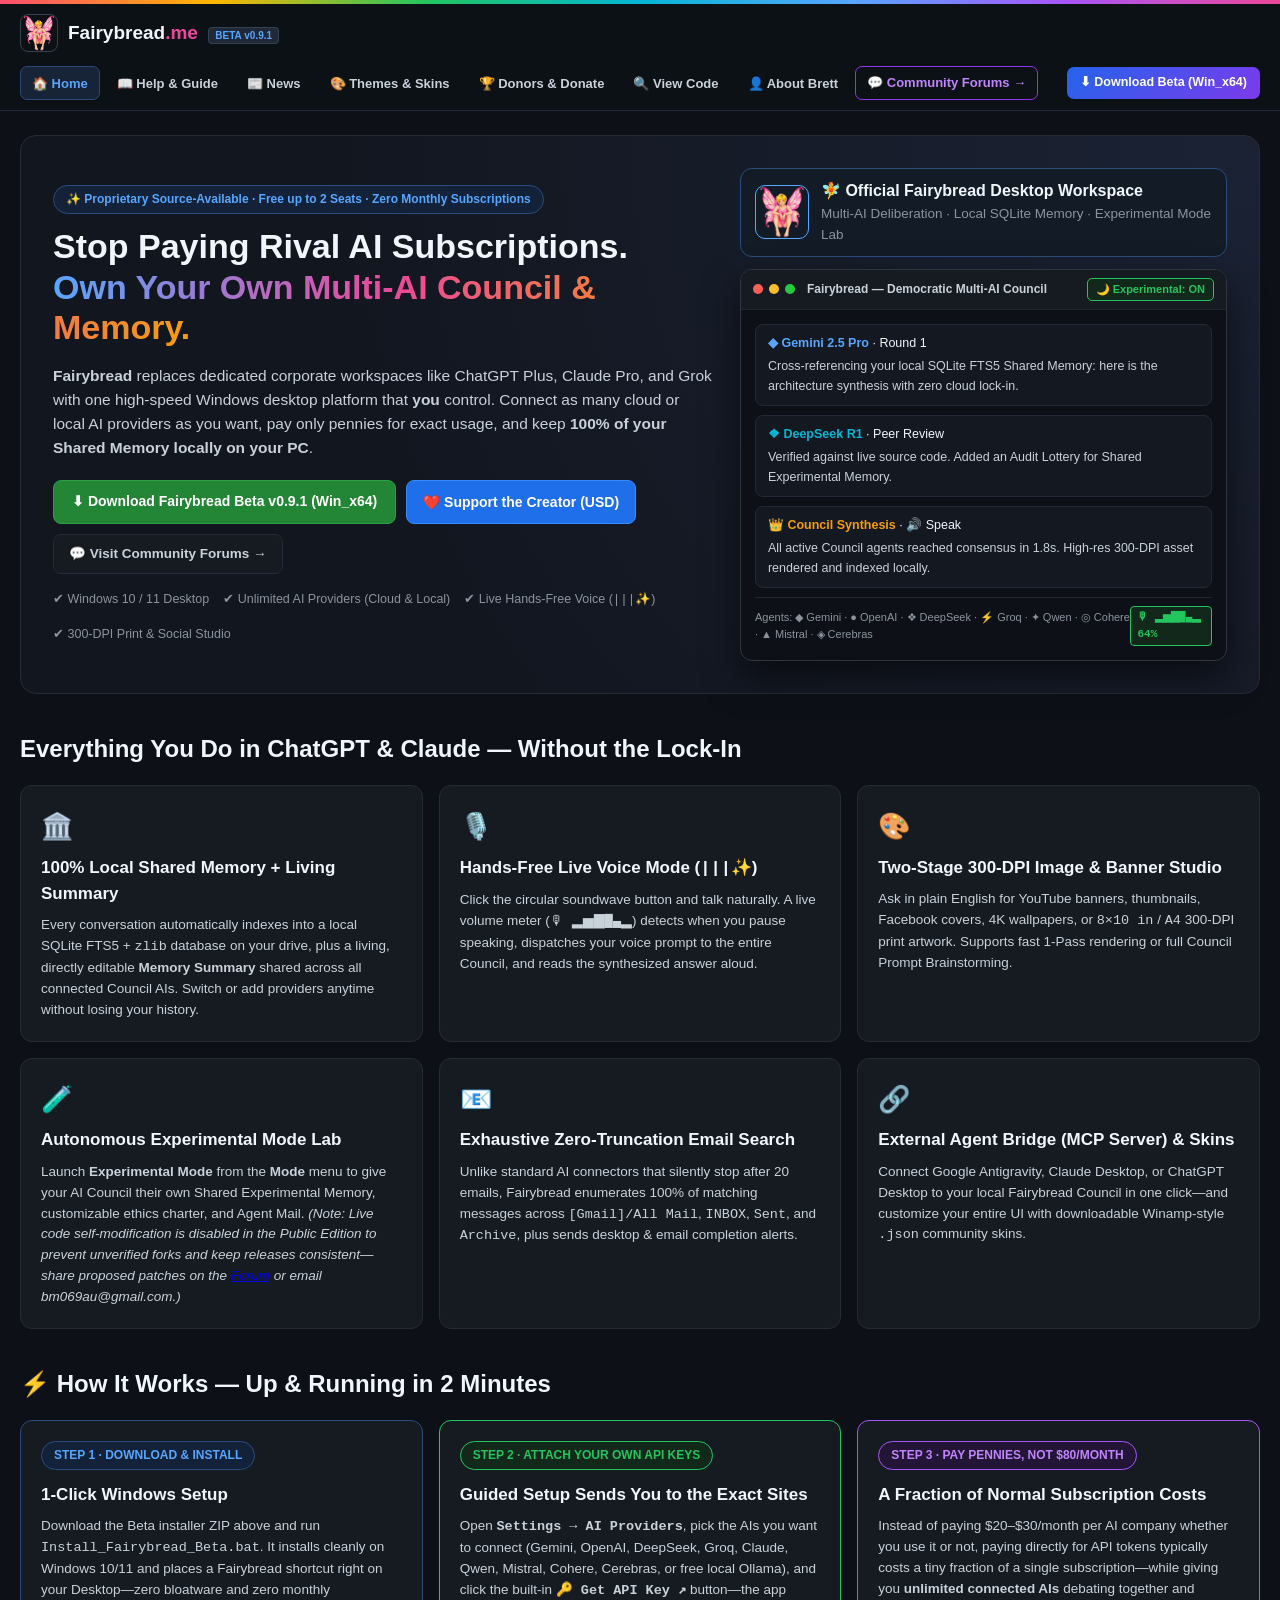
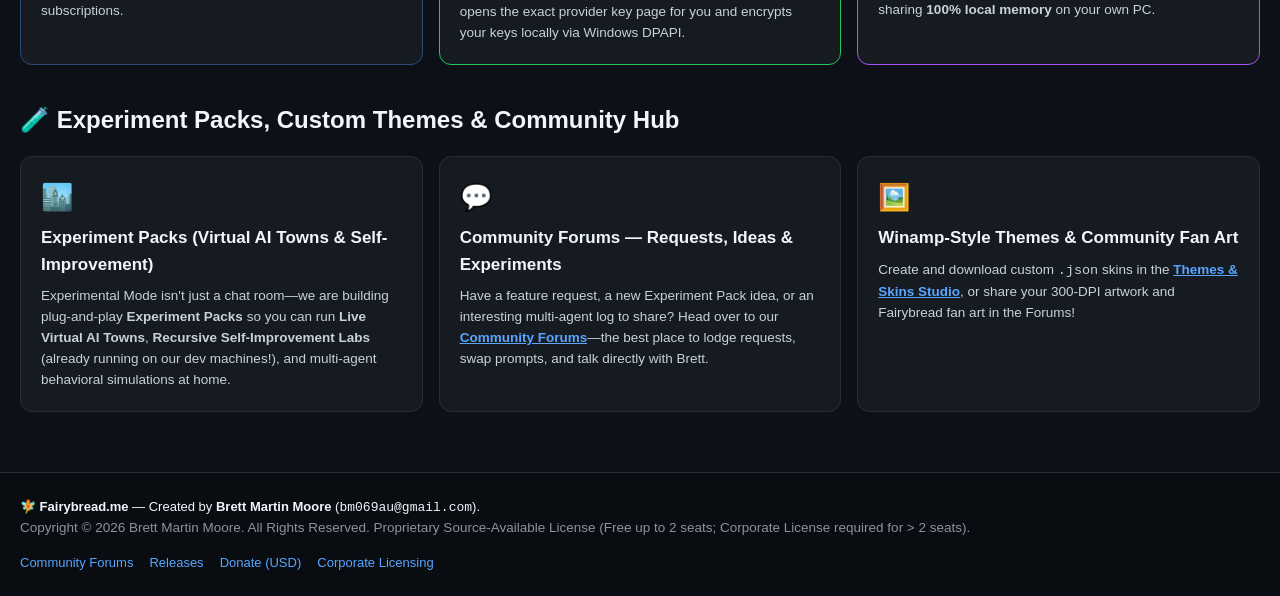
==== index.html @ b288c5eb "Auto-updater, forum validation/character limits, and official Public vs Dev announcement" ====
﻿<!DOCTYPE html>
<html lang="en">
<head>
  <meta charset="UTF-8" />
  <meta name="viewport" content="width=device-width, initial-scale=1.0" />
  <title>Fairybread.me — Democratic Multi-AI Council, 100% Local Shared Memory &amp; Experimental AI Lab</title>
  <meta name="description" content="Replace ChatGPT Plus, Claude Pro, and Grok subscription lock-in with Fairybread: a multi-AI democratic council desktop app with 100% local Shared Memory, Live Voice Mode, 300-DPI Image Studio, and Autonomous Experimental Mode." />
  <link rel="icon" type="image/png" href="fairybread_icon.png" />
  <link rel="stylesheet" href="styles.css" />
</head>
<body>
  <!-- Top Sprinkles Accent Bar -->
  <div class="sprinkle-bar"></div>

  <!-- Header / Navigation (Public Display Page — No Login Required) -->
  <header class="site-header">
    <div class="header-inner">
      <div class="brand" onclick="switchTab('home')">
        <img src="fairybread_icon.png" alt="Fairybread Fairy Logo" class="brand-logo-img" />
        <div>
          <span class="brand-name">Fairybread<span class="brand-domain">.me</span></span>
          <span class="brand-tag dynamic-version-tag">BETA v0.9.1</span>
        </div>
      </div>

      <nav class="main-nav" id="mainNav">
        <button class="nav-btn active" data-tab="home" onclick="switchTab('home')">🏠 Home</button>
        <button class="nav-btn" data-tab="guide" onclick="switchTab('guide')">📖 Help &amp; Guide</button>
        <button class="nav-btn" data-tab="news" onclick="switchTab('news')">📰 News</button>
        <button class="nav-btn" data-tab="themes" onclick="switchTab('themes')">🎨 Themes &amp; Skins</button>
        <button class="nav-btn" data-tab="donors" onclick="switchTab('donors')">🏆 Donors &amp; Donate</button>
        <button class="nav-btn" data-tab="code" onclick="switchTab('code')">🔍 View Code</button>
        <button class="nav-btn" data-tab="about" onclick="switchTab('about')">👤 About Brett</button>
        <a class="nav-btn forum-link-btn" href="forum.html">💬 Community Forums →</a>
      </nav>

      <div class="header-actions">
        <a class="btn-download-sm dynamic-download-btn" href="https://github.com/bm069au/fairybread/releases/latest/download/Fairybread_v0.9.1_beta_Win_x64_Setup.zip">⬇ Download Beta (Win_x64)</a>
      </div>
    </div>
  </header>

  <main class="site-main">
    <!-- ================= TAB: HOME ================= -->
    <section id="tab-home" class="tab-section active">
      <div class="hero-card">
        <div class="hero-left">
          <div class="pill-badge">✨ Proprietary Source-Available · Free up to 2 Seats · Zero Monthly Subscriptions</div>
          <h1>Stop Paying Rival AI Subscriptions.<br /><span class="gradient-text">Own Your Own Multi-AI Council &amp; Memory.</span></h1>
          <p class="hero-lead">
            <strong>Fairybread</strong> replaces dedicated corporate workspaces like ChatGPT Plus, Claude Pro, and Grok with one high-speed Windows desktop platform that <strong>you</strong> control. Connect as many cloud or local AI providers as you want, pay only pennies for exact usage, and keep <strong>100% of your Shared Memory locally on your PC</strong>.
          </p>
          <div class="hero-cta-row">
            <a class="btn-primary-lg dynamic-download-btn" id="heroDownloadBtn" href="https://github.com/bm069au/fairybread/releases/latest/download/Fairybread_v0.9.1_beta_Win_x64_Setup.zip">
              ⬇ Download Fairybread Beta v0.9.1 (Win_x64)
            </a>
            <button class="btn-secondary-lg" onclick="switchTab('donors')">❤️ Support the Creator (USD)</button>
            <a class="btn-outline-lg" href="forum.html">💬 Visit Community Forums →</a>
          </div>
          <div class="hero-meta">
            <span>✔ Windows 10 / 11 Desktop</span>
            <span>✔ Unlimited AI Providers (Cloud &amp; Local)</span>
            <span>✔ Live Hands-Free Voice (<code>|||✨</code>)</span>
            <span>✔ 300-DPI Print &amp; Social Studio</span>
          </div>
        </div>

        <div class="hero-right">
          <div class="fairy-hero-banner">
            <img src="fairybread_icon.png" alt="Fairybread Emblem" class="hero-fairy-img" />
            <div>
              <strong>🧚 Official Fairybread Desktop Workspace</strong>
              <div class="muted-sub">Multi-AI Deliberation · Local SQLite Memory · Experimental Mode Lab</div>
            </div>
          </div>
          <div class="app-mockup">
            <div class="mockup-titlebar">
              <span class="dot red"></span><span class="dot yellow"></span><span class="dot green"></span>
              <span class="mockup-title">Fairybread — Democratic Multi-AI Council</span>
              <span class="mockup-pill">🌙 Experimental: ON</span>
            </div>
            <div class="mockup-body">
              <div class="mockup-chat-bubble ai-gemini">
                <strong>◆ Gemini 2.5 Pro</strong> · <span>Round 1</span>
                <p>Cross-referencing your local SQLite FTS5 Shared Memory: here is the architecture synthesis with zero cloud lock-in.</p>
              </div>
              <div class="mockup-chat-bubble ai-deepseek">
                <strong>❖ DeepSeek R1</strong> · <span>Peer Review</span>
                <p>Verified against live source code. Added an Audit Lottery for Shared Experimental Memory.</p>
              </div>
              <div class="mockup-chat-bubble ai-synth">
                <strong>👑 Council Synthesis</strong> · <span>🔊 Speak</span>
                <p>All active Council agents reached consensus in 1.8s. High-res 300-DPI asset rendered and indexed locally.</p>
              </div>
              <div class="mockup-bar">
                <span>Agents: ◆ Gemini · ● OpenAI · ❖ DeepSeek · ⚡ Groq · ✦ Qwen · ◎ Cohere · ▲ Mistral · ◈ Cerebras</span>
                <span class="voice-meter">🎙 ▂▅▇█▄▂ 64%</span>
              </div>
            </div>
          </div>
        </div>
      </div>

      <!-- Feature Grid -->
      <h2 class="section-heading">Everything You Do in ChatGPT &amp; Claude — Without the Lock-In</h2>
      <div class="feature-grid">
        <div class="feature-card">
          <div class="feat-icon">🏛️</div>
          <h3>100% Local Shared Memory + Living Summary</h3>
          <p>Every conversation automatically indexes into a local SQLite FTS5 + <code>zlib</code> database on your drive, plus a living, directly editable <strong>Memory Summary</strong> shared across all connected Council AIs. Switch or add providers anytime without losing your history.</p>
        </div>
        <div class="feature-card">
          <div class="feat-icon">🎙️</div>
          <h3>Hands-Free Live Voice Mode (<code>|||✨</code>)</h3>
          <p>Click the circular soundwave button and talk naturally. A live volume meter (<code>🎙 ▂▅▇█▄▂</code>) detects when you pause speaking, dispatches your voice prompt to the entire Council, and reads the synthesized answer aloud.</p>
        </div>
        <div class="feature-card">
          <div class="feat-icon">🎨</div>
          <h3>Two-Stage 300-DPI Image &amp; Banner Studio</h3>
          <p>Ask in plain English for YouTube banners, thumbnails, Facebook covers, 4K wallpapers, or <code>8×10 in</code> / <code>A4</code> 300-DPI print artwork. Supports fast 1-Pass rendering or full Council Prompt Brainstorming.</p>
        </div>
        <div class="feature-card">
          <div class="feat-icon">🧪</div>
          <h3>Autonomous Experimental Mode Lab</h3>
          <p>Launch <strong>Experimental Mode</strong> from the <strong>Mode</strong> menu to give your AI Council their own Shared Experimental Memory, customizable ethics charter, and Agent Mail. <em>(Note: Live code self-modification is disabled in the Public Edition to prevent unverified forks and keep releases consistent—share proposed patches on the <a href="forum.html">Forum</a> or email bm069au@gmail.com.)</em></p>
        </div>
        <div class="feature-card">
          <div class="feat-icon">📧</div>
          <h3>Exhaustive Zero-Truncation Email Search</h3>
          <p>Unlike standard AI connectors that silently stop after 20 emails, Fairybread enumerates 100% of matching messages across <code>[Gmail]/All Mail</code>, <code>INBOX</code>, <code>Sent</code>, and <code>Archive</code>, plus sends desktop &amp; email completion alerts.</p>
        </div>
        <div class="feature-card">
          <div class="feat-icon">🔗</div>
          <h3>External Agent Bridge (MCP Server) &amp; Skins</h3>
          <p>Connect Google Antigravity, Claude Desktop, or ChatGPT Desktop to your local Fairybread Council in one click—and customize your entire UI with downloadable Winamp-style <code>.json</code> community skins.</p>
        </div>
      </div>

      <!-- HOW IT WORKS (3 SIMPLE STEPS) -->
      <h2 class="section-heading">⚡ How It Works — Up &amp; Running in 2 Minutes</h2>
      <div class="feature-grid">
        <div class="feature-card" style="border-color:#2b4c7e;">
          <div class="pill-badge">STEP 1 · DOWNLOAD &amp; INSTALL</div>
          <h3>1-Click Windows Setup</h3>
          <p>Download the Beta installer ZIP above and run <code>Install_Fairybread_Beta.bat</code>. It installs cleanly on Windows 10/11 and places a Fairybread shortcut right on your Desktop—zero bloatware and zero monthly subscriptions.</p>
        </div>
        <div class="feature-card" style="border-color:#22c55e;">
          <div class="pill-badge" style="color:#22c55e; border-color:#22c55e; background:#11281b;">STEP 2 · ATTACH YOUR OWN API KEYS</div>
          <h3>Guided Setup Sends You to the Exact Sites</h3>
          <p>Open <strong><code>Settings → AI Providers</code></strong>, pick the AIs you want to connect (Gemini, OpenAI, DeepSeek, Groq, Claude, Qwen, Mistral, Cohere, Cerebras, or free local Ollama), and click the built-in <strong><code>🔑 Get API Key ↗</code></strong> button—the app opens the exact provider key page for you and encrypts your keys locally via Windows DPAPI.</p>
        </div>
        <div class="feature-card" style="border-color:#a855f7;">
          <div class="pill-badge" style="color:#c084fc; border-color:#a855f7; background:#231536;">STEP 3 · PAY PENNIES, NOT $80/MONTH</div>
          <h3>A Fraction of Normal Subscription Costs</h3>
          <p>Instead of paying $20–$30/month per AI company whether you use it or not, paying directly for API tokens typically costs a tiny fraction of a single subscription—while giving you <strong>unlimited connected AIs</strong> debating together and sharing <strong>100% local memory</strong> on your own PC.</p>
        </div>
      </div>

      <!-- UPCOMING EXPERIMENT PACKS, THEMES & FAN ART -->
      <h2 class="section-heading">🧪 Experiment Packs, Custom Themes &amp; Community Hub</h2>
      <div class="feature-grid">
        <div class="feature-card">
          <div class="feat-icon">🏙️</div>
          <h3>Experiment Packs (Virtual AI Towns &amp; Self-Improvement)</h3>
          <p>Experimental Mode isn't just a chat room—we are building plug-and-play <strong>Experiment Packs</strong> so you can run <strong>Live Virtual AI Towns</strong>, <strong>Recursive Self-Improvement Labs</strong> (already running on our dev machines!), and multi-agent behavioral simulations at home.</p>
        </div>
        <div class="feature-card">
          <div class="feat-icon">💬</div>
          <h3>Community Forums — Requests, Ideas &amp; Experiments</h3>
          <p>Have a feature request, a new Experiment Pack idea, or an interesting multi-agent log to share? Head over to our <a href="forum.html" style="color:var(--accent-blue); font-weight:700;">Community Forums</a>—the best place to lodge requests, swap prompts, and talk directly with Brett.</p>
        </div>
        <div class="feature-card">
          <div class="feat-icon">🖼️</div>
          <h3>Winamp-Style Themes &amp; Community Fan Art</h3>
          <p>Create and download custom <code>.json</code> skins in the <a href="#" onclick="switchTab('themes'); return false;" style="color:var(--accent-blue); font-weight:700;">Themes &amp; Skins Studio</a>, or share your 300-DPI artwork and Fairybread fan art in the Forums!</p>
        </div>
      </div>
    </section>

    <!-- ================= TAB: HELP & USER GUIDE ================= -->
    <section id="tab-guide" class="tab-section">
      <div class="section-header-row">
        <div>
          <h2>📖 Fairybread User Guide &amp; Operating Instructions</h2>
          <p class="muted-sub">This is the complete operating manual—also built directly into the desktop app (press <strong><code>F1</code></strong> or click <strong><code>Help → 📖 User Guide</code></strong> anytime).</p>
        </div>
        <a class="btn-primary dynamic-download-btn" href="https://github.com/bm069au/fairybread/releases/latest/download/Fairybread_v0.9.1_beta_Win_x64_Setup.zip">⬇ Download Fairybread Beta</a>
      </div>

      <div class="news-list">
        <article class="news-card">
          <h3>1. Quick Start: Connecting Your API Keys in 60 Seconds</h3>
          <p style="color:var(--text-secondary);">
            1. Launch Fairybread and click <strong><code>⚙ Settings &amp; AIs</code></strong> (bottom-left) or <strong><code>Settings → Fairybread Settings…</code></strong>.<br />
            2. Select any provider in the <strong>AI Providers</strong> tab (e.g., <em>Gemini</em>, <em>OpenAI</em>, <em>DeepSeek</em>, <em>Groq</em>, <em>Qwen</em>, <em>Cohere</em>, <em>Mistral</em>, <em>Cerebras</em>, or <em>Ollama</em>).<br />
            3. Need an API key? Click the built-in <strong><code>🔑 Get API Key ↗</code></strong> button to open that provider's exact API key page in your browser.<br />
            4. Paste your key, tick <strong>Enable this AI provider</strong>, and click <strong><code>↻ Fetch Live Models</code></strong> to load the newest models automatically. Your key is encrypted locally on your PC using Windows DPAPI.
          </p>
        </article>

        <article class="news-card">
          <h3>2. Toolbar Controls, Council Deliberation &amp; Live Voice Mode</h3>
          <p style="color:var(--text-secondary);">
            • <strong><code>Choose AIs ▾</code>:</strong> Toggle which AI providers are active or pick a preset Squad.<br />
            • <strong><code>Council</code> (Purple when ON):</strong> Runs 2-Round Peer Deliberation (agents answer in Round 1, critique and cross-examine each other in Round 2, and synthesize one best answer). Turn OFF for fast 1-round synthesis.<br />
            • <strong><code>Tangent</code>:</strong> Ask a quick side question without including prior conversation history.<br />
            • <strong><code>{} Code</code>:</strong> Grants read-only visibility into Fairybread's own source code.<br />
            • <strong><code>🎤</code> (Dictate) &amp; <code>|||✨</code> (Hands-Free Live Voice Mode):</strong> Click <code>🎤</code> to dictate speech into the text box, or click <code>|||✨</code> for continuous hands-free voice chat with a live soundwave volume meter (<code>🎙 ▂▅▇█▄▂</code>) and spoken responses!<br />
            • <strong><code>Memory</code> (Top-Right):</strong> Open your 100% local SQLite FTS5 Shared Memory and click <strong><code>📝 Memory Summary (View &amp; Edit)…</code></strong> to view or edit what all connected AIs remember about you and your projects.
          </p>
        </article>

        <article class="news-card">
          <h3>3. High-Resolution Image, Banner &amp; 300-DPI Print Studio</h3>
          <p style="color:var(--text-secondary);">
            • <strong>Default 1-Pass Drawing Mode:</strong> Just ask in plain English: <em>"Draw a photorealistic ginger cat on a sunlit windowsill"</em> or <em>"Create a YouTube banner for a gaming channel"</em>.<br />
            • <strong>Council-Assisted Prompt Brainstorming:</strong> Ask <em>"All agents work on the prompt and then only one of you execute the drawing: ..."</em> so all active AIs collaborate on the visual prompt before rendering.<br />
            • <strong>Built-In Platform &amp; Print Presets:</strong> Automatically sizes and stamps 300-DPI metadata for <strong>YouTube banners</strong> (<code>2560×1440</code>), <strong>YouTube thumbnails</strong> (<code>1280×720</code>), <strong>Facebook covers</strong> (<code>1920×1080</code>), <strong>4K wallpapers</strong> (<code>3840×2160</code>), <strong>Phone stories</strong> (<code>1080×1920</code>), <strong>8×10 in prints</strong> (<code>2400×3000 @ 300 DPI</code>), and <strong>A4 prints</strong> (<code>2480×3508 @ 300 DPI</code>).
          </p>
        </article>

        <article class="news-card">
          <h3>4. Autonomous Experimental Mode Lab &amp; Agent Mail</h3>
          <p style="color:var(--text-secondary);">
            • Open the <strong><code>Mode → 🧪 Experimental Mode</code></strong> menu to launch the autonomous multi-agent lab (the top-right badge shows <code>OFF</code>, <code>🔴 RUNNING</code>, or <code>⏸ STOPPED</code>).<br />
            • In the Public Edition, agents converse in <strong><code>💬 Free Talk</code></strong>, store durable notes in <strong>Shared Experimental Memory</strong>, and message you via <strong>Agent Mail</strong>.<br />
            • <strong>Why Live Code Self-Modification Is Disabled in Public Builds:</strong> Self-patching (<code>/autopatch</code> &amp; <code>[IDLE_PATCH]</code>) is hardwired OFF in non-Developer builds so public installations remain verified, consistent, and cannot bypass licensing or safety restrictions. Have an improvement idea or proposed patch? Post it in the <a href="forum.html">Fairybread Community Forum</a> or email <code>bm069au@gmail.com</code> for review.<br />
            • Customize the session timer, token/USD spend caps, startup prompt, and ethics charter in <strong><code>Settings → Experimental Mode</code></strong>.
          </p>
        </article>

        <article class="news-card">
          <h3>5. Custom Themes, System Tray &amp; AES-256 Encrypted Backups</h3>
          <p style="color:var(--text-secondary);">
            • <strong>Install Custom Skins:</strong> Download any <code>.json</code> skin from the <a href="#" onclick="switchTab('themes'); return false;" style="color:var(--accent-blue);">Themes &amp; Skins</a> tab and click <strong><code>View → 🎨 Theme → 📥 Import Custom Theme (.json)…</code></strong>.<br />
            • <strong>Close to System Tray:</strong> Clicking the window <code>✕</code> button minimizes Fairybread to the Windows System Tray so background tasks keep running safely (right-click the tray icon to Expand or Exit).<br />
            • <strong>Password-Locked Portable Backups:</strong> In <strong><code>Settings → Backup &amp; Restore</code></strong>, export a single AES-256-GCM encrypted <code>.zip</code> backup containing all your memories, sessions, themes, and API keys to move to a new PC in one click.
          </p>
        </article>
      </div>
    </section>

    <!-- ================= TAB: NEWS & DEVLOG ================= -->
    <section id="tab-news" class="tab-section">
      <div class="section-header-row">
        <div>
          <h2>📰 Fairybread News, Changelogs &amp; Experimental Council Devlog</h2>
          <p class="muted-sub">Official release announcements, upcoming Experimental Mode add-ons, and breakthroughs from the autonomous AI Council.</p>
        </div>
        <a class="btn-secondary" href="forum.html">💬 Discuss in the Forums →</a>
      </div>
      <div id="newsFeedContainer" class="news-list"></div>
    </section>

    <!-- ================= TAB: WINAMP-STYLE THEME STUDIO & GALLERY ================= -->
    <section id="tab-themes" class="tab-section">
      <div class="section-header-row">
        <div>
          <h2>🎨 Winamp-Style Theme Studio &amp; Community Skin Gallery</h2>
          <p class="muted-sub">Design your own Fairybread desktop skin with live preview, download safe <code>.json</code> theme files (zero executable code), or share your skin in the Forums!</p>
        </div>
        <div class="how-to-install-pill">
          💡 <strong>How to install in Fairybread:</strong> Click <code>View → 🎨 Theme → 📥 Import Custom Theme (.json)…</code> and select the downloaded file!
        </div>
      </div>

      <!-- Interactive Theme Creator + Live Preview -->
      <div class="theme-studio-card">
        <div class="studio-controls">
          <h3>🛠 Live Skin Creator</h3>
          <div class="form-row-2">
            <label>Skin Name
              <input type="text" id="skinNameInput" value="Winamp Classic 1999" oninput="updateLiveThemePreview()" />
            </label>
            <label>Author / Handle
              <input type="text" id="skinAuthorInput" value="bm069au" oninput="updateLiveThemePreview()" />
            </label>
          </div>
          <div class="color-picker-grid">
            <label>Main Background <input type="color" id="colBgMain" value="#121612" oninput="updateLiveThemePreview()" /></label>
            <label>Sidebar &amp; Panels <input type="color" id="colBgSidebar" value="#0a0d0a" oninput="updateLiveThemePreview()" /></label>
            <label>Cards &amp; Composer <input type="color" id="colBgCard" value="#1b241b" oninput="updateLiveThemePreview()" /></label>
            <label>Hover Highlight <input type="color" id="colBgHover" value="#253325" oninput="updateLiveThemePreview()" /></label>
            <label>Border Lines <input type="color" id="colBorder" value="#375237" oninput="updateLiveThemePreview()" /></label>
            <label>Primary Text <input type="color" id="colTextPrimary" value="#00ff41" oninput="updateLiveThemePreview()" /></label>
            <label>Secondary Text <input type="color" id="colTextSec" value="#b8e6b8" oninput="updateLiveThemePreview()" /></label>
            <label>Muted Labels <input type="color" id="colTextMuted" value="#6b9e6b" oninput="updateLiveThemePreview()" /></label>
            <label>User Prompt Pill <input type="color" id="colUserBg" value="#1e2e1e" oninput="updateLiveThemePreview()" /></label>
            <label>User Pill Border <input type="color" id="colUserBorder" value="#ffb000" oninput="updateLiveThemePreview()" /></label>
            <label>Send Button Accent <input type="color" id="colSendBg" value="#ffb000" oninput="updateLiveThemePreview()" /></label>
            <label>Send Button Text <input type="color" id="colSendFg" value="#0a0d0a" oninput="updateLiveThemePreview()" /></label>
          </div>
          <label class="checkbox-label">
            <input type="checkbox" id="colSprinkles" onchange="updateLiveThemePreview()" />
            🍬 Enable Fairybread 100s &amp; 1000s Sprinkles Border Effect
          </label>
          <div class="studio-btn-row">
            <button class="btn-primary" onclick="downloadCurrentSkinJson()">⬇ Download .json Theme</button>
            <button class="btn-secondary" onclick="publishCurrentSkinToGallery()">🚀 Add to Local Gallery</button>
            <button class="btn-outline" onclick="copyCurrentSkinJson()">📋 Copy JSON</button>
          </div>
        </div>

        <div class="studio-preview-wrap">
          <h3>👁 Live Desktop Preview</h3>
          <div id="liveThemePreviewWindow" class="theme-preview-window">
            <div class="tp-menubar" id="tpMenubar">Fairybread &nbsp; Mode &nbsp; View &nbsp; Settings &nbsp; Help</div>
            <div class="tp-body">
              <div class="tp-sidebar" id="tpSidebar">
                <div class="tp-new-btn" id="tpNewBtn">+ New Conversation</div>
                <div class="tp-side-item">📁 Fairybread improvement</div>
                <div class="tp-side-item active" id="tpActiveItem">Winamp skin test</div>
                <div class="tp-side-item">Experimental Council</div>
              </div>
              <div class="tp-main" id="tpMain">
                <div class="tp-topbar" id="tpTopbar">
                  <span id="tpBreadcrumb">Fairybread / Winamp skin test</span>
                  <span class="tp-exp-pill">Experimental: OFF</span>
                </div>
                <div class="tp-chat">
                  <div class="tp-user-bubble" id="tpUserBubble">
                    How does this custom theme look inside Fairybread?
                  </div>
                  <div class="tp-ai-card" id="tpAiCard">
                    <strong>◆ Gemini · ❖ DeepSeek · ● OpenAI</strong>
                    <p id="tpAiText">Crisp contrast, zero eye strain, and 100% safe JSON styling. Click "Download .json Theme" to use it right now!</p>
                  </div>
                </div>
                <div class="tp-composer" id="tpComposer">
                  <span id="tpComposerPlaceholder">Ask anything, @ to mention, or drop files…</span>
                  <button class="tp-send-btn" id="tpSendBtn">↑</button>
                </div>
              </div>
            </div>
          </div>
        </div>
      </div>

      <h3 class="section-subheading">🌟 Community &amp; Classic Skin Gallery (Click "Preview in Studio" or "Download .json")</h3>
      <div id="skinGalleryGrid" class="skin-gallery-grid"></div>
    </section>

    <!-- ================= TAB: DONOR WALL & DONATIONS ================= -->
    <section id="tab-donors" class="tab-section">
      <div class="donation-hero">
        <div class="donation-story">
          <h2>❤️ Support Fairybread &amp; Join the Donor Hall of Fame</h2>
          <p>
            I built <strong>Fairybread</strong> to replace corporate AI lock-in with 100% local, private persistent memory and zero monthly fees—plus an autonomous <strong>Experimental Mode</strong> where you can run your own multi-AI experiments.
          </p>
          <p>
            In real life, I am a disabled man living on a disability pension, and I struggle to pay my everyday bills. Fairybread is <strong>free for personal use (up to 2 seats)</strong>, but if you enjoy using it and can spare a donation, <strong>it will genuinely help me pay my bills and keep building.</strong> My appreciation is enormous!
          </p>
        </div>

        <div class="tier-cards-grid">
          <div class="tier-card">
            <div class="tier-price">$5 <span>USD</span></div>
            <div class="tier-title">🌱 Supporter Badge</div>
            <p>Listed on the Fairybread.me Donor Wall + Forum Supporter Badge.</p>
            <a class="btn-tier" href="https://github.com/sponsors/bm069au/sponsorships?frequency=one-time&amount=5" target="_blank" rel="noopener">Donate $5 USD ↗</a>
          </div>
          <div class="tier-card">
            <div class="tier-price">$10 <span>USD</span></div>
            <div class="tier-title">📬 Fairybread Newsletter</div>
            <p>Supporter Badge + The Fairybread Insider Newsletter &amp; Dev Updates.</p>
            <a class="btn-tier" href="https://github.com/sponsors/bm069au/sponsorships?frequency=one-time&amount=10" target="_blank" rel="noopener">Donate $10 USD ↗</a>
          </div>
          <div class="tier-card featured">
            <div class="tier-ribbon">MOST POPULAR</div>
            <div class="tier-price">$25 <span>USD</span></div>
            <div class="tier-title">🌟 Early Previewer</div>
            <p>Release Notes Credit + Early Theme/Add-On Previews + Newsletter.</p>
            <a class="btn-tier" href="https://github.com/sponsors/bm069au/sponsorships?frequency=one-time&amount=25" target="_blank" rel="noopener">Donate $25 USD ↗</a>
          </div>
          <div class="tier-card">
            <div class="tier-price">$50 <span>USD</span></div>
            <div class="tier-title">💎 Beta Test Group</div>
            <p>Beta Test Group Access + Priority Feature/Code Requests + Gold Wall Badge.</p>
            <a class="btn-tier" href="https://github.com/sponsors/bm069au/sponsorships?frequency=one-time&amount=50" target="_blank" rel="noopener">Donate $50 USD ↗</a>
          </div>
          <div class="tier-card vip">
            <div class="tier-price">$350 <span>USD</span></div>
            <div class="tier-title">👑 1-on-1 VIP &amp; Custom Code</div>
            <p>1 Hour 1-on-1 Setup Consulting + Custom Code Modifications + Top VIP Showcase.</p>
            <a class="btn-tier" href="https://github.com/sponsors/bm069au/sponsorships?frequency=one-time&amount=350" target="_blank" rel="noopener">Donate $350 USD ↗</a>
          </div>
          <div class="tier-card">
            <div class="tier-price">Custom <span>USD</span></div>
            <div class="tier-title">💝 Choose Any Amount</div>
            <p>Every dollar goes directly toward keeping Fairybread independent and paying everyday bills.</p>
            <a class="btn-tier" href="https://github.com/sponsors/bm069au?frequency=one-time" target="_blank" rel="noopener">Custom USD Donation ↗</a>
          </div>
        </div>

        <div class="corporate-box">
          <div>
            <h3>🏢 Business &amp; Corporate Licensing (More Than 2 Seats)</h3>
            <p class="muted-sub">For companies, agencies, and organizations deploying Fairybread across <strong>more than two (2) seats</strong>, a commercial corporate license is required (negotiable pricing).</p>
          </div>
          <a class="btn-secondary" href="mailto:bm069au@gmail.com?subject=Fairybread%20Corporate%20License%20Inquiry%20(%3E2%20Seats)">✉ Inquire: bm069au@gmail.com</a>
        </div>
      </div>

      <div class="section-header-row" style="margin-top: 32px;">
        <div>
          <h2>🏆 Donor Hall of Fame — Our Supporters</h2>
          <p class="muted-sub">Thank you to everyone helping keep Fairybread independent and free from corporate lock-in!</p>
        </div>
      </div>
      <div id="donorWallGrid" class="donor-wall-grid"></div>
    </section>

    <!-- ================= TAB: READ-ONLY SOURCE CODE VIEWER ================= -->
    <section id="tab-code" class="tab-section">
      <div class="license-guard-banner">
        <div>
          <strong>🔒 PROPRIETARY SOURCE-AVAILABLE CODE INSPECTOR (NOT OPEN SOURCE)</strong>
          <p>
            Copyright © 2026 Brett Martin Moore (<code>bm069au@gmail.com</code>). All Rights Reserved.
            This code is visible so you can verify that Fairybread has <strong>zero spyware, zero telemetry, and 100% local memory</strong>, and so community contributors can help improve the official app.
            <strong>Public forking, redistribution, rebranding, or commercial use (&gt; 2 seats) without a written license is strictly prohibited.</strong>
          </p>
        </div>
        <a href="https://github.com/bm069au/fairybread" target="_blank" rel="noopener" class="btn-outline">View Official GitHub Repo ↗</a>
      </div>

      <div class="code-explorer-layout">
        <div class="code-file-list" id="codeFileList"></div>
        <div class="code-viewer-pane">
          <div class="code-viewer-header">
            <span id="codeViewerTitle">LICENSE.md</span>
            <span class="watermark-tag">READ-ONLY · COPYRIGHT © 2026 BRETT MARTIN MOORE</span>
          </div>
          <pre id="codeViewerContent" class="code-pre nocopy"></pre>
        </div>
      </div>
    </section>

    <!-- ================= TAB: ABOUT BRETT ================= -->
    <section id="tab-about" class="tab-section">
      <div class="bio-card">
        <div class="bio-photo-col">
          <div class="portrait-frame" id="brettPortraitFrame">
            <img id="brettPortraitImg" src="fairybread_icon.png" alt="Brett Martin Moore — Fairybread Emblem" />
          </div>
          <div class="bio-quick-facts">
            <div><strong>Creator:</strong> Brett Martin Moore</div>
            <div><strong>Location:</strong> Australia</div>
            <div><strong>GitHub:</strong> <a href="https://github.com/bm069au" target="_blank" rel="noopener">@bm069au</a></div>
            <div><strong>Contact:</strong> <a href="mailto:bm069au@gmail.com">bm069au@gmail.com</a></div>
          </div>
        </div>

        <div class="bio-text-col">
          <div class="pill-badge">Creator Biography</div>
          <h2>Meet Brett Martin Moore — Why I Built Fairybread</h2>
          <p>
            I'm 60, neurodivergent (AuDHD), and I've spent my life thinking in <strong>systems, patterns, and pure logic</strong>. When I look at software, I immediately see where default corporate rules are fighting the user's actual workflow—and I build clean, structural bypasses rather than accepting arbitrary limitations.
          </p>
          <p>
            As AI became essential for coding, research, and creative work, I watched every major AI company lock users into separate <strong>$20–$30/month silos</strong>—where ChatGPT can't talk to Claude, DeepSeek can't cross-check Gemini, and if you cancel your subscription, your persistent memory is held hostage on their servers.
          </p>
          <p>
            So I engineered <strong>Fairybread</strong>:
          </p>
          <ul class="bio-list">
            <li><strong>A True Multi-AI Council (No Hard Limits):</strong> Connect as many frontier cloud or local AI models as you want—deliberating, peer-reviewing, and synthesizing answers together in parallel.</li>
            <li><strong>100% Local Shared Memory:</strong> Your conversations and living Memory Summary stay on your own hard drive in a fast SQLite FTS5 index—never locked inside one vendor's cloud.</li>
            <li><strong>Autonomous Experimental Mode:</strong> A sandboxed multi-agent lab where AIs can collaborate on their own, share notes in Experimental Memory, and even inspect Fairybread's own code to suggest upgrades.</li>
          </ul>
          <p>
            In day-to-day life, I live on a disability pension and built Fairybread to give everyday people freedom from subscription lock-in. It's free for personal use (up to 2 seats), and every voluntary donation or corporate license goes directly toward helping me pay my bills and build the next generation of multi-agent tools.
          </p>
          <div class="hero-cta-row" style="margin-top:18px;">
            <button class="btn-primary" onclick="switchTab('donors')">❤️ Support Brett's Work</button>
            <a class="btn-outline" href="forum.html">💬 Join the Community Forums →</a>
          </div>
        </div>
      </div>
    </section>
  </main>

  <footer class="site-footer">
    <div class="footer-inner">
      <div>
        <strong>🧚 Fairybread.me</strong> — Created by <strong>Brett Martin Moore</strong> (<code>bm069au@gmail.com</code>).<br />
        <span class="muted-sub">Copyright © 2026 Brett Martin Moore. All Rights Reserved. Proprietary Source-Available License (Free up to 2 seats; Corporate License required for &gt; 2 seats).</span>
      </div>
      <div class="footer-links">
        <a href="forum.html">Community Forums</a>
        <a href="https://github.com/bm069au/fairybread/releases" target="_blank" rel="noopener">Releases</a>
        <a href="https://github.com/sponsors/bm069au" target="_blank" rel="noopener">Donate (USD)</a>
        <a href="mailto:bm069au@gmail.com">Corporate Licensing</a>
      </div>
    </div>
  </footer>

  <script src="app.js"></script>
</body>
</html>
---- styles.css ----
:root {
  --bg-main: #0d1117;
  --bg-card: #161b22;
  --bg-elevated: #1c2128;
  --border: #262c36;
  --text-primary: #f0f6fc;
  --text-secondary: #c9d1d9;
  --text-muted: #8b949e;
  --accent-blue: #58a6ff;
  --accent-green: #22c55e;
  --accent-purple: #a855f7;
  --accent-pink: #ec4899;
  --accent-amber: #f59e0b;
}

* {
  box-sizing: border-box;
}

body {
  margin: 0;
  font-family: "Segoe UI Variable", "Segoe UI", -apple-system, BlinkMacSystemFont, sans-serif;
  background: var(--bg-main);
  color: var(--text-primary);
  line-height: 1.55;
}

.sprinkle-bar {
  height: 4px;
  background: linear-gradient(90deg, #ff4d6d, #ffb703, #22c55e, #06b6d4, #58a6ff, #a855f7, #ec4899);
}

.site-header {
  position: sticky;
  top: 0;
  z-index: 100;
  background: rgba(13, 17, 23, 0.94);
  backdrop-filter: blur(10px);
  border-bottom: 1px solid var(--border);
}

.header-inner {
  max-width: 1320px;
  margin: 0 auto;
  padding: 10px 20px;
  display: flex;
  align-items: center;
  justify-content: space-between;
  gap: 14px;
  flex-wrap: wrap;
}

.brand {
  display: flex;
  align-items: center;
  gap: 10px;
  cursor: pointer;
}

.brand-icon {
  font-size: 26px;
}

.brand-logo-img {
  width: 38px;
  height: 38px;
  border-radius: 8px;
  object-fit: cover;
  border: 1px solid #374151;
}

.fairy-hero-banner {
  display: flex;
  align-items: center;
  gap: 12px;
  background: #131b27;
  border: 1px solid #2b4c7e;
  border-radius: 12px;
  padding: 10px 14px;
  margin-bottom: 12px;
}

.hero-fairy-img {
  width: 54px;
  height: 54px;
  border-radius: 10px;
  object-fit: cover;
  border: 1px solid #58a6ff;
}

.forum-link-btn {
  text-decoration: none;
  background: #231536;
  color: #c084fc !important;
  border: 1px solid #9333ea !important;
}

.brand-name {
  font-size: 19px;
  font-weight: 800;
  color: #f0f6fc;
}

.brand-domain {
  color: var(--accent-pink);
}

.brand-tag {
  font-size: 10px;
  font-weight: 700;
  background: #1f2937;
  color: var(--accent-blue);
  border: 1px solid #374151;
  padding: 2px 6px;
  border-radius: 4px;
  margin-left: 6px;
}

.main-nav {
  display: flex;
  gap: 5px;
  flex-wrap: wrap;
}

.nav-btn {
  background: transparent;
  color: var(--text-secondary);
  border: 1px solid transparent;
  padding: 6px 11px;
  border-radius: 7px;
  font-size: 13px;
  font-weight: 600;
  cursor: pointer;
  transition: all 0.15s;
}

.nav-btn:hover {
  background: var(--bg-card);
  color: #ffffff;
}

.nav-btn.active {
  background: #172336;
  color: var(--accent-blue);
  border-color: #2c4a78;
}

.header-actions {
  display: flex;
  align-items: center;
  gap: 8px;
}

.btn-auth {
  background: var(--bg-card);
  color: var(--text-primary);
  border: 1px solid var(--border);
  padding: 6px 12px;
  border-radius: 7px;
  font-size: 12.5px;
  font-weight: 600;
  cursor: pointer;
}

.btn-auth:hover {
  border-color: var(--accent-blue);
}

.btn-download-sm {
  background: linear-gradient(135deg, #2563eb, #7c3aed);
  color: #ffffff;
  text-decoration: none;
  padding: 6px 13px;
  border-radius: 7px;
  font-size: 12.5px;
  font-weight: 700;
}

.site-main {
  max-width: 1320px;
  margin: 0 auto;
  padding: 24px 20px 60px;
}

.tab-section {
  display: none;
}

.tab-section.active {
  display: block;
}

/* Hero */
.hero-card {
  display: grid;
  grid-template-columns: 1.15fr 0.85fr;
  gap: 28px;
  background: radial-gradient(circle at top right, #1b2234, #12161f 70%);
  border: 1px solid var(--border);
  border-radius: 16px;
  padding: 32px;
  align-items: center;
}

@media (max-width: 960px) {
  .hero-card {
    grid-template-columns: 1fr;
  }
}

.pill-badge {
  display: inline-block;
  background: #132238;
  color: var(--accent-blue);
  border: 1px solid #2b4c7e;
  padding: 4px 12px;
  border-radius: 999px;
  font-size: 12px;
  font-weight: 700;
  margin-bottom: 12px;
}

.hero-left h1 {
  font-size: 34px;
  line-height: 1.2;
  margin: 0 0 14px;
}

.gradient-text {
  background: linear-gradient(90deg, #58a6ff, #ec4899, #f59e0b);
  -webkit-background-clip: text;
  -webkit-text-fill-color: transparent;
}

.hero-lead {
  color: var(--text-secondary);
  font-size: 15.5px;
  margin-bottom: 20px;
}

.hero-cta-row {
  display: flex;
  flex-wrap: wrap;
  gap: 10px;
  margin-bottom: 16px;
}

.btn-primary-lg, .btn-primary {
  background: #238636;
  color: #ffffff;
  border: 1px solid #2ea043;
  padding: 10px 18px;
  border-radius: 8px;
  font-weight: 700;
  font-size: 14px;
  text-decoration: none;
  cursor: pointer;
}

.btn-primary-lg:hover, .btn-primary:hover {
  background: #2ea043;
}

.btn-secondary-lg, .btn-secondary {
  background: #1f6feb;
  color: #ffffff;
  border: 1px solid #388bfd;
  padding: 10px 16px;
  border-radius: 8px;
  font-weight: 700;
  font-size: 14px;
  text-decoration: none;
  cursor: pointer;
}

.btn-outline-lg, .btn-outline {
  background: var(--bg-card);
  color: var(--text-secondary);
  border: 1px solid var(--border);
  padding: 9px 15px;
  border-radius: 8px;
  font-weight: 600;
  font-size: 13.5px;
  text-decoration: none;
  cursor: pointer;
}

.btn-outline:hover, .btn-outline-lg:hover {
  border-color: var(--accent-blue);
  color: #ffffff;
}

.hero-meta {
  display: flex;
  flex-wrap: wrap;
  gap: 14px;
  font-size: 12.5px;
  color: var(--text-muted);
}

/* Mockup */
.app-mockup {
  background: #0d1117;
  border: 1px solid #30363d;
  border-radius: 12px;
  overflow: hidden;
  box-shadow: 0 16px 36px rgba(0, 0, 0, 0.55);
}

.mockup-titlebar {
  background: #161b22;
  padding: 8px 12px;
  display: flex;
  align-items: center;
  gap: 6px;
  border-bottom: 1px solid #21262d;
  font-size: 12px;
}

.dot {
  width: 10px;
  height: 10px;
  border-radius: 50%;
}
.dot.red { background: #ff5f56; }
.dot.yellow { background: #ffbd2e; }
.dot.green { background: #27c93f; }

.mockup-title {
  margin-left: 6px;
  color: var(--text-secondary);
  font-weight: 600;
  flex: 1;
}

.mockup-pill {
  background: #11281b;
  color: #22c55e;
  border: 1px solid #22c55e;
  padding: 2px 8px;
  border-radius: 5px;
  font-size: 11px;
  font-weight: 700;
}

.mockup-body {
  padding: 14px;
  display: flex;
  flex-direction: column;
  gap: 9px;
}

.mockup-chat-bubble {
  background: #141820;
  border: 1px solid #232834;
  border-radius: 8px;
  padding: 9px 12px;
  font-size: 12.5px;
}

.mockup-chat-bubble p {
  margin: 4px 0 0;
  color: var(--text-secondary);
}

.ai-gemini strong { color: #58a6ff; }
.ai-deepseek strong { color: #06b6d4; }
.ai-synth strong { color: #f59e0b; }

.mockup-bar {
  display: flex;
  justify-content: space-between;
  align-items: center;
  font-size: 11px;
  color: var(--text-muted);
  border-top: 1px solid #21262d;
  padding-top: 8px;
}

.voice-meter {
  background: #11281b;
  color: #22c55e;
  border: 1px solid #22c55e;
  padding: 2px 6px;
  border-radius: 4px;
  font-family: Consolas, monospace;
  font-weight: 700;
}

/* Feature Grid */
.section-heading {
  font-size: 24px;
  margin: 36px 0 18px;
}

.feature-grid {
  display: grid;
  grid-template-columns: repeat(auto-fit, minmax(340px, 1fr));
  gap: 16px;
}

.feature-card {
  background: var(--bg-card);
  border: 1px solid var(--border);
  border-radius: 12px;
  padding: 20px;
}

.feat-icon {
  font-size: 26px;
  margin-bottom: 8px;
}

.feature-card h3 {
  margin: 0 0 8px;
  font-size: 17px;
}

.feature-card p {
  margin: 0;
  color: var(--text-secondary);
  font-size: 13.5px;
}

/* News & Forum Shared */
.section-header-row {
  display: flex;
  justify-content: space-between;
  align-items: center;
  gap: 16px;
  flex-wrap: wrap;
  margin-bottom: 18px;
}

.section-header-row h2 {
  margin: 0 0 4px;
}

.muted-sub {
  color: var(--text-muted);
  font-size: 13.5px;
  margin: 0;
}

.news-list {
  display: flex;
  flex-direction: column;
  gap: 16px;
}

.news-card {
  background: var(--bg-card);
  border: 1px solid var(--border);
  border-radius: 12px;
  padding: 20px 24px;
}

.news-meta {
  display: flex;
  gap: 10px;
  align-items: center;
  font-size: 12px;
  color: var(--text-muted);
  margin-bottom: 6px;
}

.news-tag {
  background: #172336;
  color: var(--accent-blue);
  border: 1px solid #2b4c7e;
  padding: 2px 8px;
  border-radius: 5px;
  font-weight: 700;
}

/* Forums */
.forum-unified-bar {
  display: flex;
  justify-content: space-between;
  align-items: center;
  gap: 16px;
  flex-wrap: wrap;
  background: var(--bg-card);
  border: 1px solid var(--border);
  border-radius: 12px;
  padding: 12px 18px;
  margin-bottom: 18px;
}

.forum-bar-left, .forum-bar-right {
  display: flex;
  align-items: center;
  gap: 12px;
  flex-wrap: wrap;
}

.forum-cat-select {
  background: var(--bg-main);
  color: var(--text-primary);
  border: 1px solid var(--border);
  padding: 8px 12px;
  border-radius: 8px;
  font-size: 13px;
  font-weight: 600;
  cursor: pointer;
}

.search-input {
  background: var(--bg-main);
  color: var(--text-primary);
  border: 1px solid var(--border);
  padding: 8px 12px;
  border-radius: 8px;
  min-width: 240px;
}

.forum-layout {
  display: grid;
  grid-template-columns: 360px 1fr;
  gap: 20px;
  min-height: 520px;
}

@media (max-width: 900px) {
  .forum-layout {
    grid-template-columns: 1fr;
  }
}

.forum-thread-list {
  display: flex;
  flex-direction: column;
  gap: 10px;
}

.thread-item {
  background: var(--bg-card);
  border: 1px solid var(--border);
  border-radius: 10px;
  padding: 14px 16px;
  cursor: pointer;
  transition: border-color 0.15s;
}

.thread-item:hover, .thread-item.active {
  border-color: var(--accent-blue);
  background: var(--bg-elevated);
}

.thread-item-title {
  font-weight: 700;
  font-size: 14.5px;
  margin-bottom: 6px;
}

.thread-item-meta {
  font-size: 12px;
  color: var(--text-muted);
  display: flex;
  justify-content: space-between;
  align-items: center;
  flex-wrap: nowrap;
  gap: 8px;
}

.badge-donor {
  display: inline-block;
  white-space: nowrap;
  background: #1f2937;
  color: #cbd5e1;
  border: 1px solid #374151;
  padding: 1px 7px;
  border-radius: 4px;
  font-size: 11px;
  font-weight: 700;
}

.badge-donor.creator {
  background: #292011;
  color: #fbbf24;
  border-color: #d97706;
}

.forum-thread-detail {
  background: var(--bg-card);
  border: 1px solid var(--border);
  border-radius: 12px;
  padding: 24px;
  display: flex;
  flex-direction: column;
  gap: 16px;
}

.detail-header-row {
  display: flex;
  justify-content: space-between;
  align-items: center;
  flex-wrap: wrap;
  gap: 10px;
  font-size: 12.5px;
  color: var(--text-muted);
  margin-bottom: 8px;
}

.reply-card {
  background: var(--bg-main);
  border: 1px solid var(--border);
  border-radius: 8px;
  padding: 12px 14px;
}

.reply-box {
  margin-top: auto;
  display: flex;
  gap: 8px;
}

.reply-box input {
  flex: 1;
  background: var(--bg-main);
  color: var(--text-primary);
  border: 1px solid var(--border);
  border-radius: 8px;
  padding: 9px 12px;
}

.github-helper-banner {
  margin-top: 18px;
  background: #131b27;
  border: 1px solid #2b4c7e;
  border-radius: 10px;
  padding: 12px 18px;
  display: flex;
  justify-content: space-between;
  align-items: center;
  flex-wrap: wrap;
  gap: 10px;
}

/* Theme Studio */
.how-to-install-pill {
  background: #11281b;
  color: #86efac;
  border: 1px solid #22c55e;
  padding: 8px 14px;
  border-radius: 8px;
  font-size: 12.5px;
}

.theme-studio-card {
  display: grid;
  grid-template-columns: 1fr 1.1fr;
  gap: 24px;
  background: var(--bg-card);
  border: 1px solid var(--border);
  border-radius: 14px;
  padding: 22px;
  margin-bottom: 28px;
}

@media (max-width: 960px) {
  .theme-studio-card {
    grid-template-columns: 1fr;
  }
}

.form-row-2 {
  display: grid;
  grid-template-columns: 1fr 1fr;
  gap: 10px;
  margin-bottom: 12px;
}

.form-row-2 label, .modal-card label {
  display: flex;
  flex-direction: column;
  gap: 4px;
  font-size: 12.5px;
  color: var(--text-secondary);
}

.form-row-2 input, .modal-card input, .modal-card select, .modal-card textarea {
  background: var(--bg-main);
  color: var(--text-primary);
  border: 1px solid var(--border);
  border-radius: 6px;
  padding: 7px 10px;
  font-size: 13px;
}

.color-picker-grid {
  display: grid;
  grid-template-columns: repeat(3, 1fr);
  gap: 8px;
  margin-bottom: 12px;
}

.color-picker-grid label {
  display: flex;
  align-items: center;
  justify-content: space-between;
  background: var(--bg-main);
  border: 1px solid var(--border);
  padding: 5px 8px;
  border-radius: 6px;
  font-size: 11.5px;
}

.color-picker-grid input[type="color"] {
  border: none;
  width: 26px;
  height: 22px;
  background: transparent;
  cursor: pointer;
}

.checkbox-label {
  display: flex;
  align-items: center;
  gap: 8px;
  font-size: 13px;
  margin-bottom: 14px;
  cursor: pointer;
}

.studio-btn-row {
  display: flex;
  gap: 8px;
  flex-wrap: wrap;
}

.theme-preview-window {
  border-radius: 10px;
  overflow: hidden;
  border: 2px solid #30363d;
  box-shadow: 0 12px 28px rgba(0, 0, 0, 0.5);
}

.tp-menubar {
  padding: 6px 12px;
  font-size: 11.5px;
  border-bottom: 1px solid #30363d;
}

.tp-body {
  display: grid;
  grid-template-columns: 170px 1fr;
  min-height: 270px;
}

.tp-sidebar {
  padding: 10px;
  border-right: 1px solid #30363d;
  display: flex;
  flex-direction: column;
  gap: 5px;
  font-size: 12px;
}

.tp-new-btn {
  padding: 6px 8px;
  border-radius: 6px;
  font-weight: 700;
  margin-bottom: 6px;
}

.tp-side-item {
  padding: 4px 7px;
  border-radius: 5px;
}

.tp-main {
  padding: 12px;
  display: flex;
  flex-direction: column;
  justify-content: space-between;
  gap: 10px;
}

.tp-topbar {
  display: flex;
  justify-content: space-between;
  align-items: center;
  font-size: 12px;
  font-weight: 600;
  padding-bottom: 6px;
  border-bottom: 1px solid #30363d;
}

.tp-exp-pill {
  background: #11281b;
  color: #22c55e;
  border: 1px solid #22c55e;
  padding: 2px 7px;
  border-radius: 5px;
  font-size: 10.5px;
}

.tp-user-bubble {
  align-self: flex-end;
  padding: 7px 12px;
  border-radius: 12px;
  font-size: 12px;
  margin-bottom: 8px;
  max-width: 85%;
}

.tp-ai-card {
  padding: 9px 12px;
  border-radius: 8px;
  font-size: 12px;
}

.tp-ai-card p {
  margin: 4px 0 0;
}

.tp-composer {
  display: flex;
  justify-content: space-between;
  align-items: center;
  padding: 7px 10px;
  border-radius: 10px;
  font-size: 12px;
}

.tp-send-btn {
  width: 26px;
  height: 26px;
  border-radius: 13px;
  border: none;
  font-weight: 700;
  cursor: pointer;
}

.skin-gallery-grid {
  display: grid;
  grid-template-columns: repeat(auto-fill, minmax(280px, 1fr));
  gap: 16px;
}

.skin-card {
  background: var(--bg-card);
  border: 1px solid var(--border);
  border-radius: 12px;
  padding: 16px;
  display: flex;
  flex-direction: column;
  gap: 10px;
}

.skin-swatches {
  display: flex;
  height: 28px;
  border-radius: 6px;
  overflow: hidden;
  border: 1px solid rgba(255, 255, 255, 0.15);
}

.skin-swatches span {
  flex: 1;
}

/* Donations & Donor Wall */
.tier-cards-grid {
  display: grid;
  grid-template-columns: repeat(auto-fit, minmax(195px, 1fr));
  gap: 14px;
  margin: 22px 0;
}

.tier-card {
  position: relative;
  background: var(--bg-card);
  border: 1px solid var(--border);
  border-radius: 12px;
  padding: 18px;
  display: flex;
  flex-direction: column;
  justify-content: space-between;
}

.tier-card.featured {
  border-color: var(--accent-purple);
  background: linear-gradient(180deg, #1e162b, #161b22);
}

.tier-card.vip {
  border-color: var(--accent-amber);
  background: linear-gradient(180deg, #271e12, #161b22);
}

.tier-ribbon {
  position: absolute;
  top: -10px;
  right: 12px;
  background: var(--accent-purple);
  color: #ffffff;
  font-size: 10px;
  font-weight: 800;
  padding: 2px 8px;
  border-radius: 99px;
}

.tier-price {
  font-size: 28px;
  font-weight: 800;
}

.tier-price span {
  font-size: 13px;
  color: var(--text-muted);
}

.tier-title {
  font-weight: 700;
  color: var(--accent-blue);
  margin: 4px 0;
}

.btn-tier {
  display: block;
  text-align: center;
  background: #21262d;
  color: #ffffff;
  border: 1px solid #30363d;
  padding: 8px 12px;
  border-radius: 7px;
  text-decoration: none;
  font-weight: 700;
  font-size: 13px;
  margin-top: 12px;
}

.btn-tier:hover {
  background: #30363d;
  border-color: var(--accent-blue);
}

.corporate-box {
  background: #131b27;
  border: 1px solid #2b4c7e;
  border-radius: 12px;
  padding: 18px 22px;
  display: flex;
  justify-content: space-between;
  align-items: center;
  flex-wrap: wrap;
  gap: 14px;
}

.donor-wall-grid {
  display: grid;
  grid-template-columns: repeat(auto-fill, minmax(260px, 1fr));
  gap: 14px;
}

.donor-card {
  background: var(--bg-card);
  border: 1px solid var(--border);
  border-radius: 10px;
  padding: 14px 16px;
}

/* Read-Only Code Viewer */
.license-guard-banner {
  background: #27171c;
  border: 1px solid #f43f5e;
  border-radius: 12px;
  padding: 16px 20px;
  display: flex;
  justify-content: space-between;
  align-items: center;
  gap: 16px;
  flex-wrap: wrap;
  margin-bottom: 18px;
}

.license-guard-banner p {
  margin: 4px 0 0;
  font-size: 13px;
  color: #fecdd3;
}

.code-explorer-layout {
  display: grid;
  grid-template-columns: 260px 1fr;
  gap: 16px;
}

@media (max-width: 860px) {
  .code-explorer-layout {
    grid-template-columns: 1fr;
  }
}

.code-file-list {
  background: var(--bg-card);
  border: 1px solid var(--border);
  border-radius: 10px;
  padding: 10px;
  display: flex;
  flex-direction: column;
  gap: 6px;
}

.code-file-btn {
  background: transparent;
  color: var(--text-secondary);
  border: 1px solid transparent;
  text-align: left;
  padding: 8px 10px;
  border-radius: 6px;
  font-family: Consolas, monospace;
  font-size: 12.5px;
  cursor: pointer;
}

.code-file-btn.active, .code-file-btn:hover {
  background: #172336;
  color: var(--accent-blue);
  border-color: #2b4c7e;
}

.code-viewer-pane {
  background: #090c10;
  border: 1px solid var(--border);
  border-radius: 10px;
  overflow: hidden;
}

.code-viewer-header {
  background: var(--bg-card);
  padding: 8px 14px;
  border-bottom: 1px solid var(--border);
  display: flex;
  justify-content: space-between;
  font-family: Consolas, monospace;
  font-size: 12px;
}

.watermark-tag {
  color: #f43f5e;
  font-weight: 700;
}

.code-pre {
  margin: 0;
  padding: 16px;
  font-family: Consolas, "Courier New", monospace;
  font-size: 12.5px;
  color: #d0d7de;
  overflow-x: auto;
  max-height: 540px;
}

.nocopy {
  user-select: none;
  -webkit-user-select: none;
}

/* Bio */
.bio-card {
  display: grid;
  grid-template-columns: 300px 1fr;
  gap: 28px;
  background: var(--bg-card);
  border: 1px solid var(--border);
  border-radius: 16px;
  padding: 28px;
}

@media (max-width: 860px) {
  .bio-card {
    grid-template-columns: 1fr;
  }
}

.portrait-frame {
  width: 100%;
  aspect-ratio: 4 / 5;
  background: radial-gradient(circle at center, #1f2937, #0d1117);
  border: 2px solid #374151;
  border-radius: 14px;
  overflow: hidden;
  display: flex;
  align-items: center;
  justify-content: center;
  text-align: center;
  padding: 16px;
}

.portrait-frame img {
  width: 100%;
  height: 100%;
  object-fit: cover;
  border-radius: 10px;
}

.portrait-emoji {
  font-size: 56px;
}

.btn-outline-sm {
  display: inline-block;
  background: var(--bg-card);
  border: 1px solid var(--border);
  padding: 6px 10px;
  border-radius: 6px;
  font-size: 12px;
  cursor: pointer;
  margin-top: 8px;
}

.bio-quick-facts {
  margin-top: 14px;
  background: var(--bg-main);
  border: 1px solid var(--border);
  border-radius: 10px;
  padding: 12px;
  font-size: 12.5px;
  display: flex;
  flex-direction: column;
  gap: 6px;
}

.bio-quick-facts a {
  color: var(--accent-blue);
}

.bio-list li {
  margin-bottom: 8px;
  color: var(--text-secondary);
}

/* Footer */
.site-footer {
  border-top: 1px solid var(--border);
  padding: 24px 20px;
  background: #090c10;
}

.footer-inner {
  max-width: 1320px;
  margin: 0 auto;
  display: flex;
  justify-content: space-between;
  align-items: center;
  flex-wrap: wrap;
  gap: 14px;
  font-size: 13px;
}

.footer-links {
  display: flex;
  gap: 16px;
}

.footer-links a {
  color: var(--accent-blue);
  text-decoration: none;
}

/* Modals */
.modal-backdrop {
  position: fixed;
  inset: 0;
  background: rgba(0, 0, 0, 0.72);
  display: flex;
  align-items: center;
  justify-content: center;
  z-index: 200;
  padding: 16px;
}

.modal-card {
  background: var(--bg-card);
  border: 1px solid var(--border);
  border-radius: 14px;
  padding: 22px;
  width: 100%;
  max-width: 500px;
  display: flex;
  flex-direction: column;
  gap: 12px;
}

.modal-card h3 {
  margin: 0;
}

.modal-actions {
  display: flex;
  justify-content: flex-end;
  gap: 8px;
  margin-top: 6px;
}
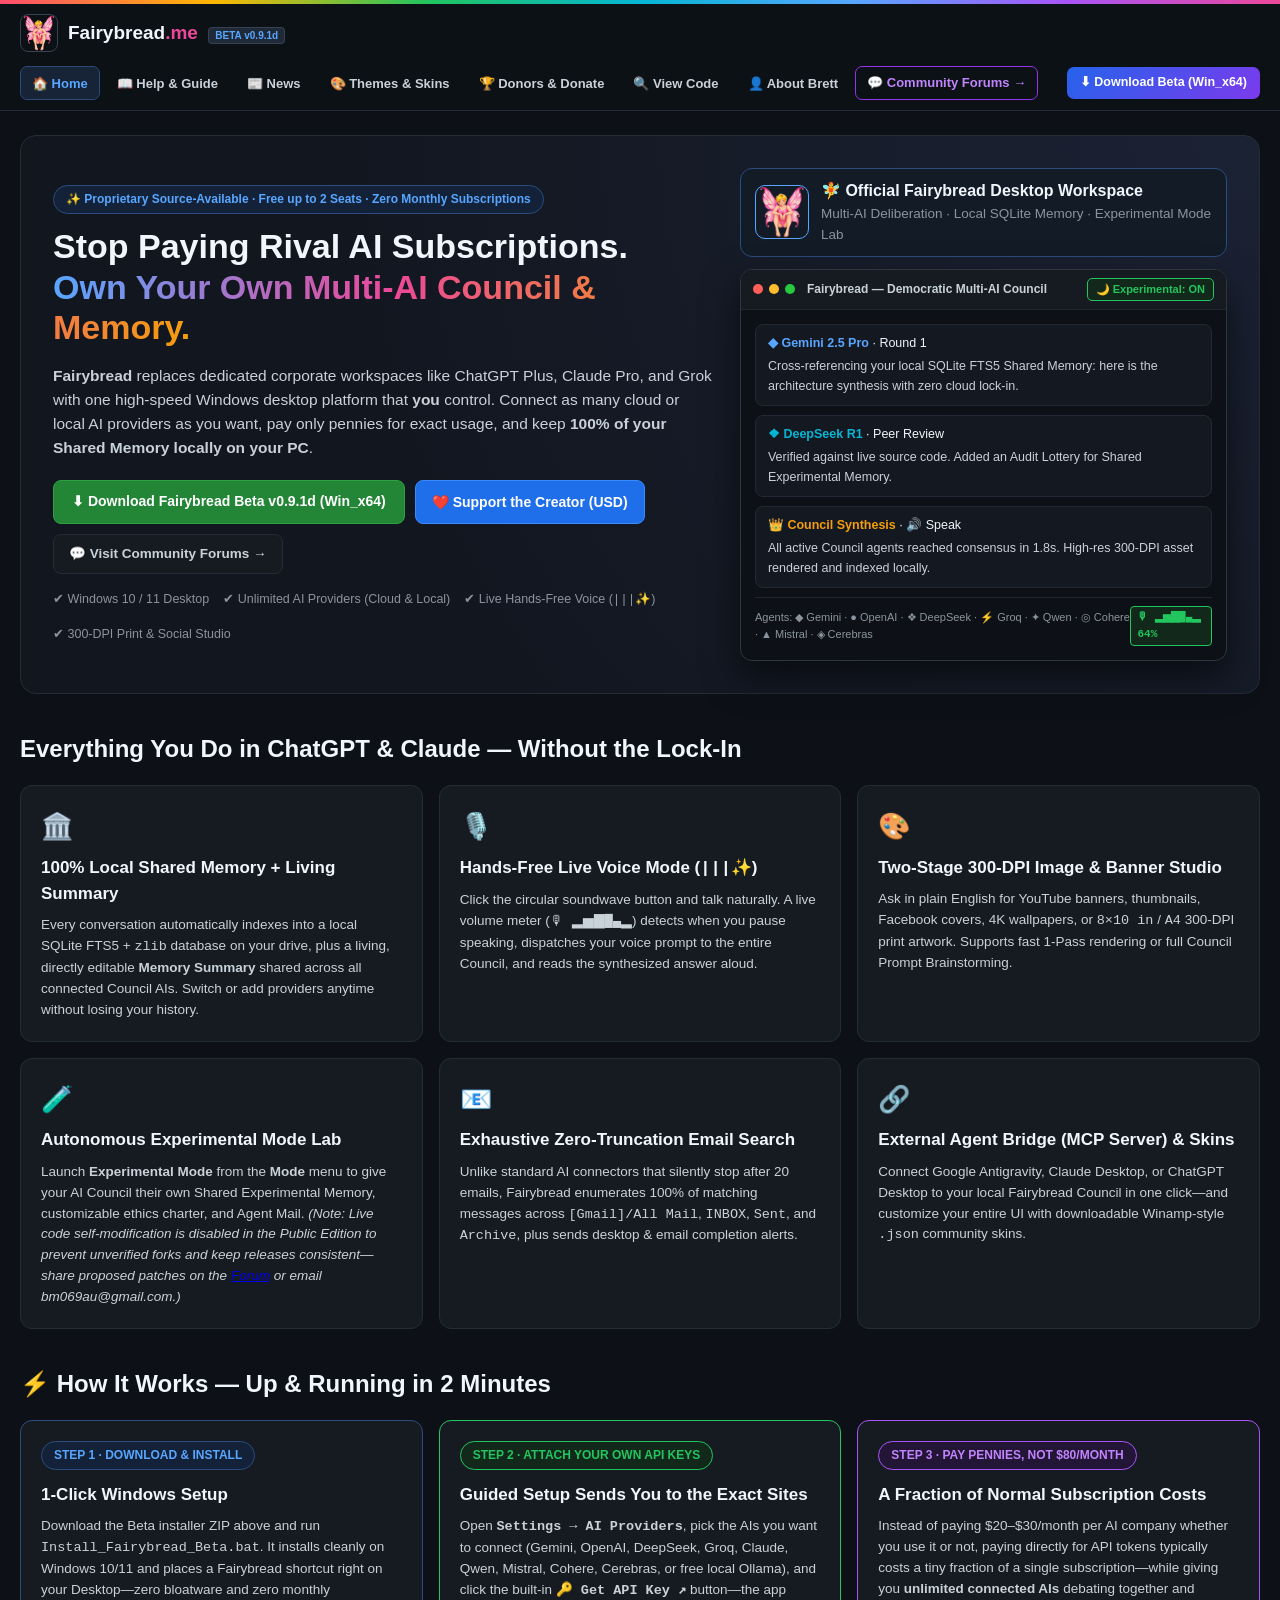
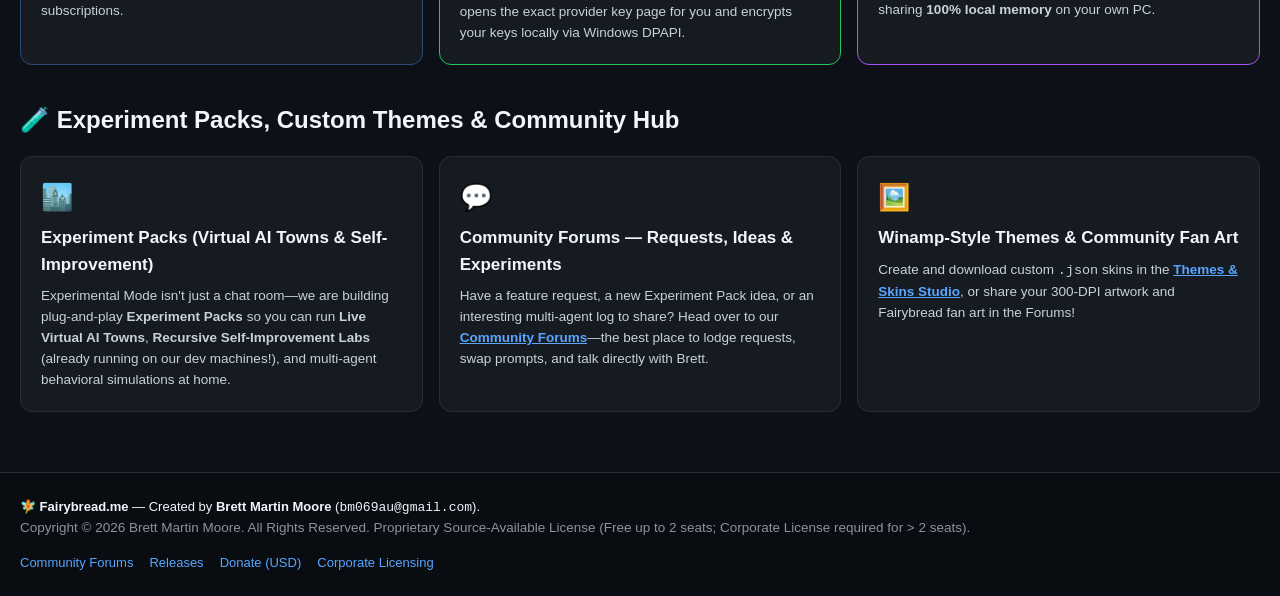
==== commit 70ce26ab: "Bump static fallback to v0.9.1d and add cache-busters to assets" ====
--- a/index.html
+++ b/index.html
@@ -6,7 +6,7 @@
   <title>Fairybread.me — Democratic Multi-AI Council, 100% Local Shared Memory &amp; Experimental AI Lab</title>
   <meta name="description" content="Replace ChatGPT Plus, Claude Pro, and Grok subscription lock-in with Fairybread: a multi-AI democratic council desktop app with 100% local Shared Memory, Live Voice Mode, 300-DPI Image Studio, and Autonomous Experimental Mode." />
   <link rel="icon" type="image/png" href="fairybread_icon.png" />
-  <link rel="stylesheet" href="styles.css" />
+  <link rel="stylesheet" href="styles.css?v=0.9.1d" />
 </head>
 <body>
   <!-- Top Sprinkles Accent Bar -->
@@ -19,7 +19,7 @@
         <img src="fairybread_icon.png" alt="Fairybread Fairy Logo" class="brand-logo-img" />
         <div>
           <span class="brand-name">Fairybread<span class="brand-domain">.me</span></span>
-          <span class="brand-tag dynamic-version-tag">BETA v0.9.1</span>
+          <span class="brand-tag dynamic-version-tag">BETA v0.9.1d</span>
         </div>
       </div>
 
@@ -35,7 +35,7 @@
       </nav>
 
       <div class="header-actions">
-        <a class="btn-download-sm dynamic-download-btn" href="https://github.com/bm069au/fairybread/releases/latest/download/Fairybread_v0.9.1_beta_Win_x64_Setup.zip">⬇ Download Beta (Win_x64)</a>
+        <a class="btn-download-sm dynamic-download-btn" href="https://github.com/bm069au/fairybread/releases/latest/download/Fairybread_v0.9.1d_beta_Win_x64_Setup.zip">⬇ Download Beta (Win_x64)</a>
       </div>
     </div>
   </header>
@@ -51,8 +51,8 @@
             <strong>Fairybread</strong> replaces dedicated corporate workspaces like ChatGPT Plus, Claude Pro, and Grok with one high-speed Windows desktop platform that <strong>you</strong> control. Connect as many cloud or local AI providers as you want, pay only pennies for exact usage, and keep <strong>100% of your Shared Memory locally on your PC</strong>.
           </p>
           <div class="hero-cta-row">
-            <a class="btn-primary-lg dynamic-download-btn" id="heroDownloadBtn" href="https://github.com/bm069au/fairybread/releases/latest/download/Fairybread_v0.9.1_beta_Win_x64_Setup.zip">
-              ⬇ Download Fairybread Beta v0.9.1 (Win_x64)
+            <a class="btn-primary-lg dynamic-download-btn" id="heroDownloadBtn" href="https://github.com/bm069au/fairybread/releases/latest/download/Fairybread_v0.9.1d_beta_Win_x64_Setup.zip">
+              ⬇ Download Fairybread Beta v0.9.1d (Win_x64)
             </a>
             <button class="btn-secondary-lg" onclick="switchTab('donors')">❤️ Support the Creator (USD)</button>
             <a class="btn-outline-lg" href="forum.html">💬 Visit Community Forums →</a>
@@ -184,7 +184,7 @@
           <h2>📖 Fairybread User Guide &amp; Operating Instructions</h2>
           <p class="muted-sub">This is the complete operating manual—also built directly into the desktop app (press <strong><code>F1</code></strong> or click <strong><code>Help → 📖 User Guide</code></strong> anytime).</p>
         </div>
-        <a class="btn-primary dynamic-download-btn" href="https://github.com/bm069au/fairybread/releases/latest/download/Fairybread_v0.9.1_beta_Win_x64_Setup.zip">⬇ Download Fairybread Beta</a>
+        <a class="btn-primary dynamic-download-btn" href="https://github.com/bm069au/fairybread/releases/latest/download/Fairybread_v0.9.1d_beta_Win_x64_Setup.zip">⬇ Download Fairybread Beta</a>
       </div>
 
       <div class="news-list">
@@ -496,6 +496,6 @@
     </div>
   </footer>
 
-  <script src="app.js"></script>
+  <script src="app.js?v=0.9.1d"></script>
 </body>
 </html>
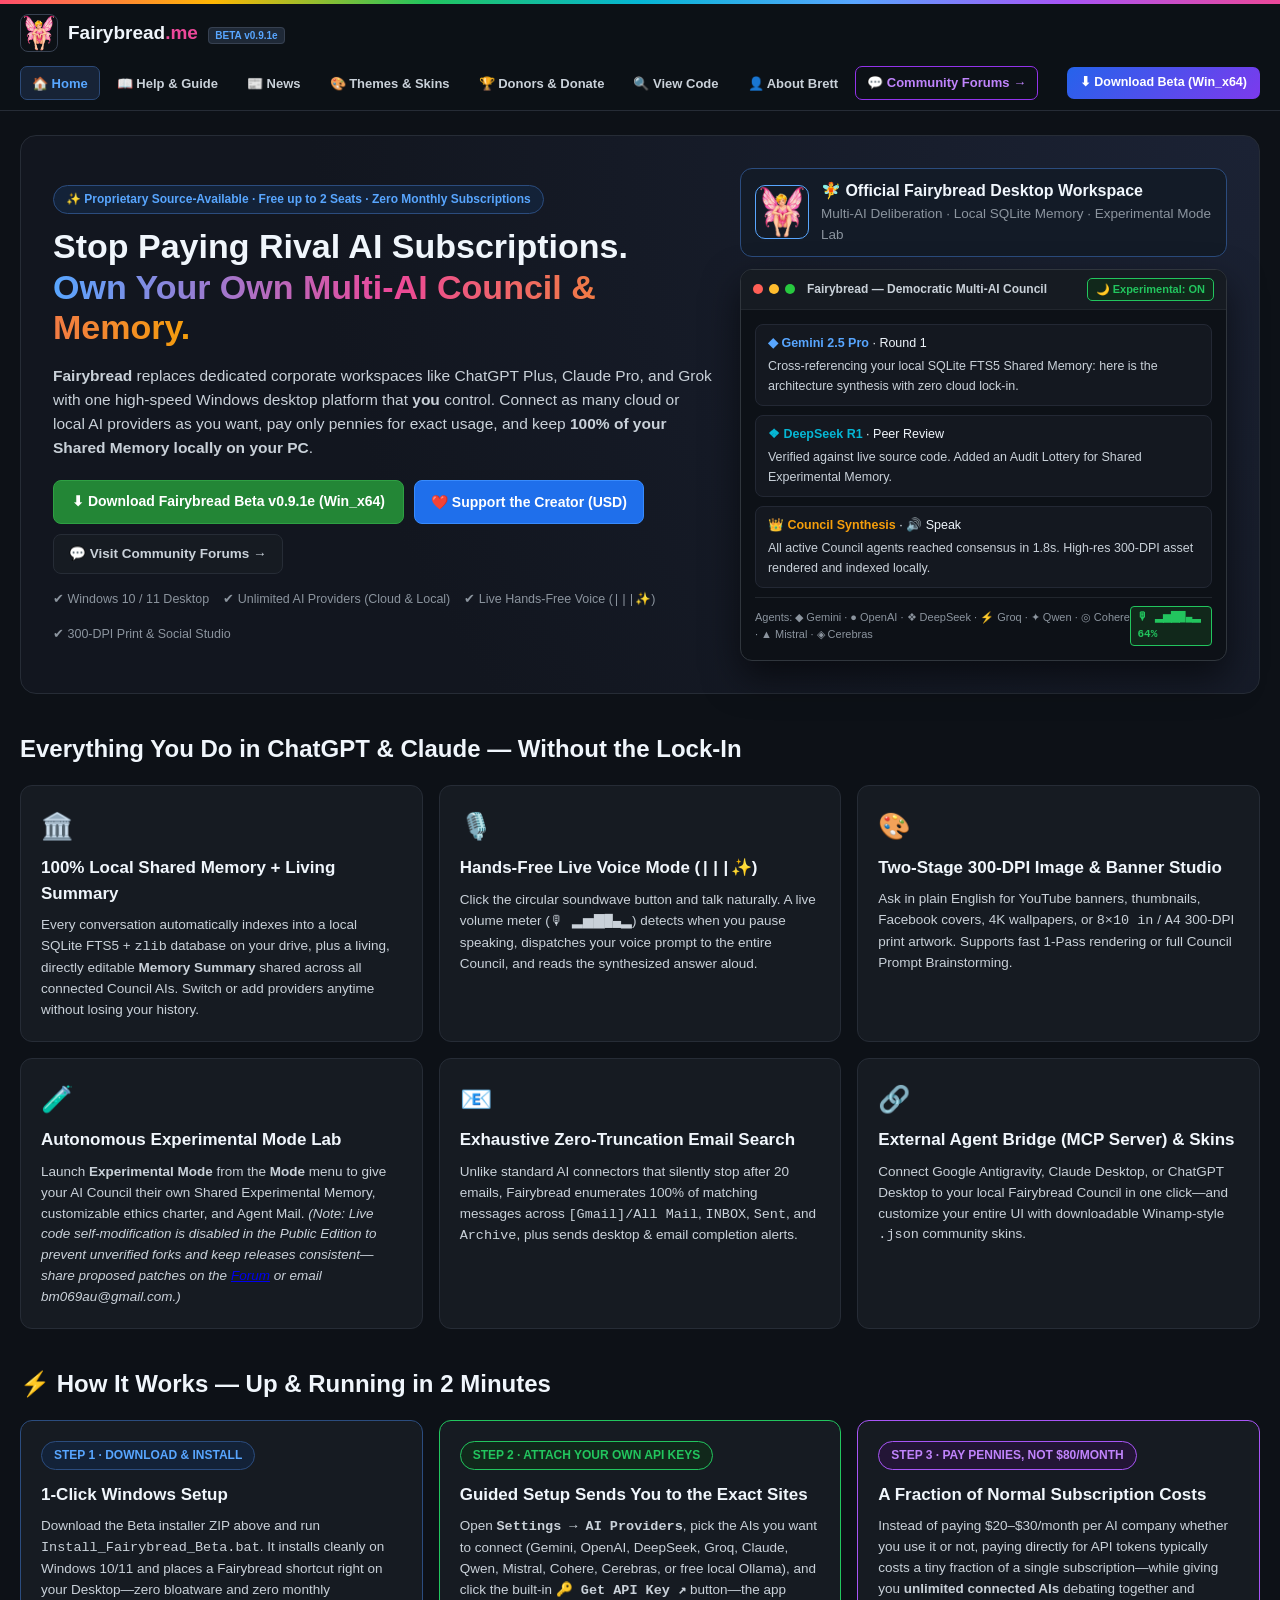
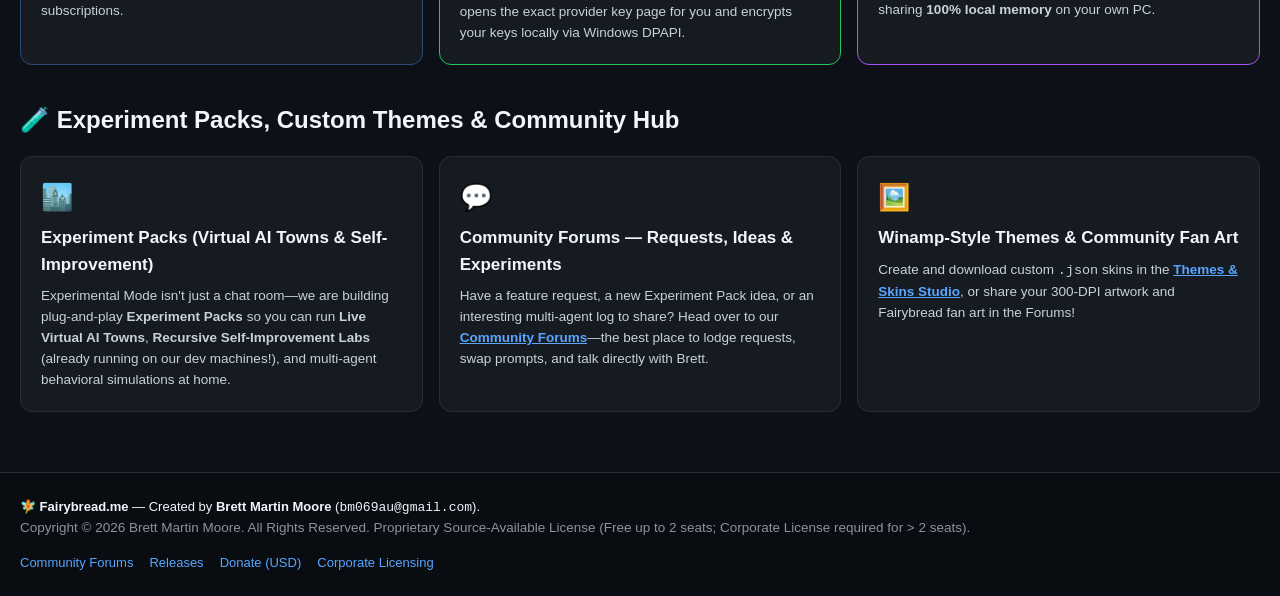
==== commit 348483c7: "Update fairybread.me to Beta v0.9.1e and prefer public Setup zip in auto-updater" ====
--- a/index.html
+++ b/index.html
@@ -6,7 +6,7 @@
   <title>Fairybread.me — Democratic Multi-AI Council, 100% Local Shared Memory &amp; Experimental AI Lab</title>
   <meta name="description" content="Replace ChatGPT Plus, Claude Pro, and Grok subscription lock-in with Fairybread: a multi-AI democratic council desktop app with 100% local Shared Memory, Live Voice Mode, 300-DPI Image Studio, and Autonomous Experimental Mode." />
   <link rel="icon" type="image/png" href="fairybread_icon.png" />
-  <link rel="stylesheet" href="styles.css?v=0.9.1d" />
+  <link rel="stylesheet" href="styles.css?v=0.9.1e" />
 </head>
 <body>
   <!-- Top Sprinkles Accent Bar -->
@@ -19,7 +19,7 @@
         <img src="fairybread_icon.png" alt="Fairybread Fairy Logo" class="brand-logo-img" />
         <div>
           <span class="brand-name">Fairybread<span class="brand-domain">.me</span></span>
-          <span class="brand-tag dynamic-version-tag">BETA v0.9.1d</span>
+          <span class="brand-tag dynamic-version-tag">BETA v0.9.1e</span>
         </div>
       </div>
 
@@ -35,7 +35,7 @@
       </nav>
 
       <div class="header-actions">
-        <a class="btn-download-sm dynamic-download-btn" href="https://github.com/bm069au/fairybread/releases/latest/download/Fairybread_v0.9.1d_beta_Win_x64_Setup.zip">⬇ Download Beta (Win_x64)</a>
+        <a class="btn-download-sm dynamic-download-btn" href="https://github.com/bm069au/fairybread/releases/latest/download/Fairybread_v0.9.1e_beta_Win_x64_Setup.zip">⬇ Download Beta (Win_x64)</a>
       </div>
     </div>
   </header>
@@ -51,8 +51,8 @@
             <strong>Fairybread</strong> replaces dedicated corporate workspaces like ChatGPT Plus, Claude Pro, and Grok with one high-speed Windows desktop platform that <strong>you</strong> control. Connect as many cloud or local AI providers as you want, pay only pennies for exact usage, and keep <strong>100% of your Shared Memory locally on your PC</strong>.
           </p>
           <div class="hero-cta-row">
-            <a class="btn-primary-lg dynamic-download-btn" id="heroDownloadBtn" href="https://github.com/bm069au/fairybread/releases/latest/download/Fairybread_v0.9.1d_beta_Win_x64_Setup.zip">
-              ⬇ Download Fairybread Beta v0.9.1d (Win_x64)
+            <a class="btn-primary-lg dynamic-download-btn" id="heroDownloadBtn" href="https://github.com/bm069au/fairybread/releases/latest/download/Fairybread_v0.9.1e_beta_Win_x64_Setup.zip">
+              ⬇ Download Fairybread Beta v0.9.1e (Win_x64)
             </a>
             <button class="btn-secondary-lg" onclick="switchTab('donors')">❤️ Support the Creator (USD)</button>
             <a class="btn-outline-lg" href="forum.html">💬 Visit Community Forums →</a>
@@ -184,7 +184,7 @@
           <h2>📖 Fairybread User Guide &amp; Operating Instructions</h2>
           <p class="muted-sub">This is the complete operating manual—also built directly into the desktop app (press <strong><code>F1</code></strong> or click <strong><code>Help → 📖 User Guide</code></strong> anytime).</p>
         </div>
-        <a class="btn-primary dynamic-download-btn" href="https://github.com/bm069au/fairybread/releases/latest/download/Fairybread_v0.9.1d_beta_Win_x64_Setup.zip">⬇ Download Fairybread Beta</a>
+        <a class="btn-primary dynamic-download-btn" href="https://github.com/bm069au/fairybread/releases/latest/download/Fairybread_v0.9.1e_beta_Win_x64_Setup.zip">⬇ Download Fairybread Beta</a>
       </div>
 
       <div class="news-list">
@@ -496,6 +496,6 @@
     </div>
   </footer>
 
-  <script src="app.js?v=0.9.1d"></script>
+  <script src="app.js?v=0.9.1e"></script>
 </body>
 </html>
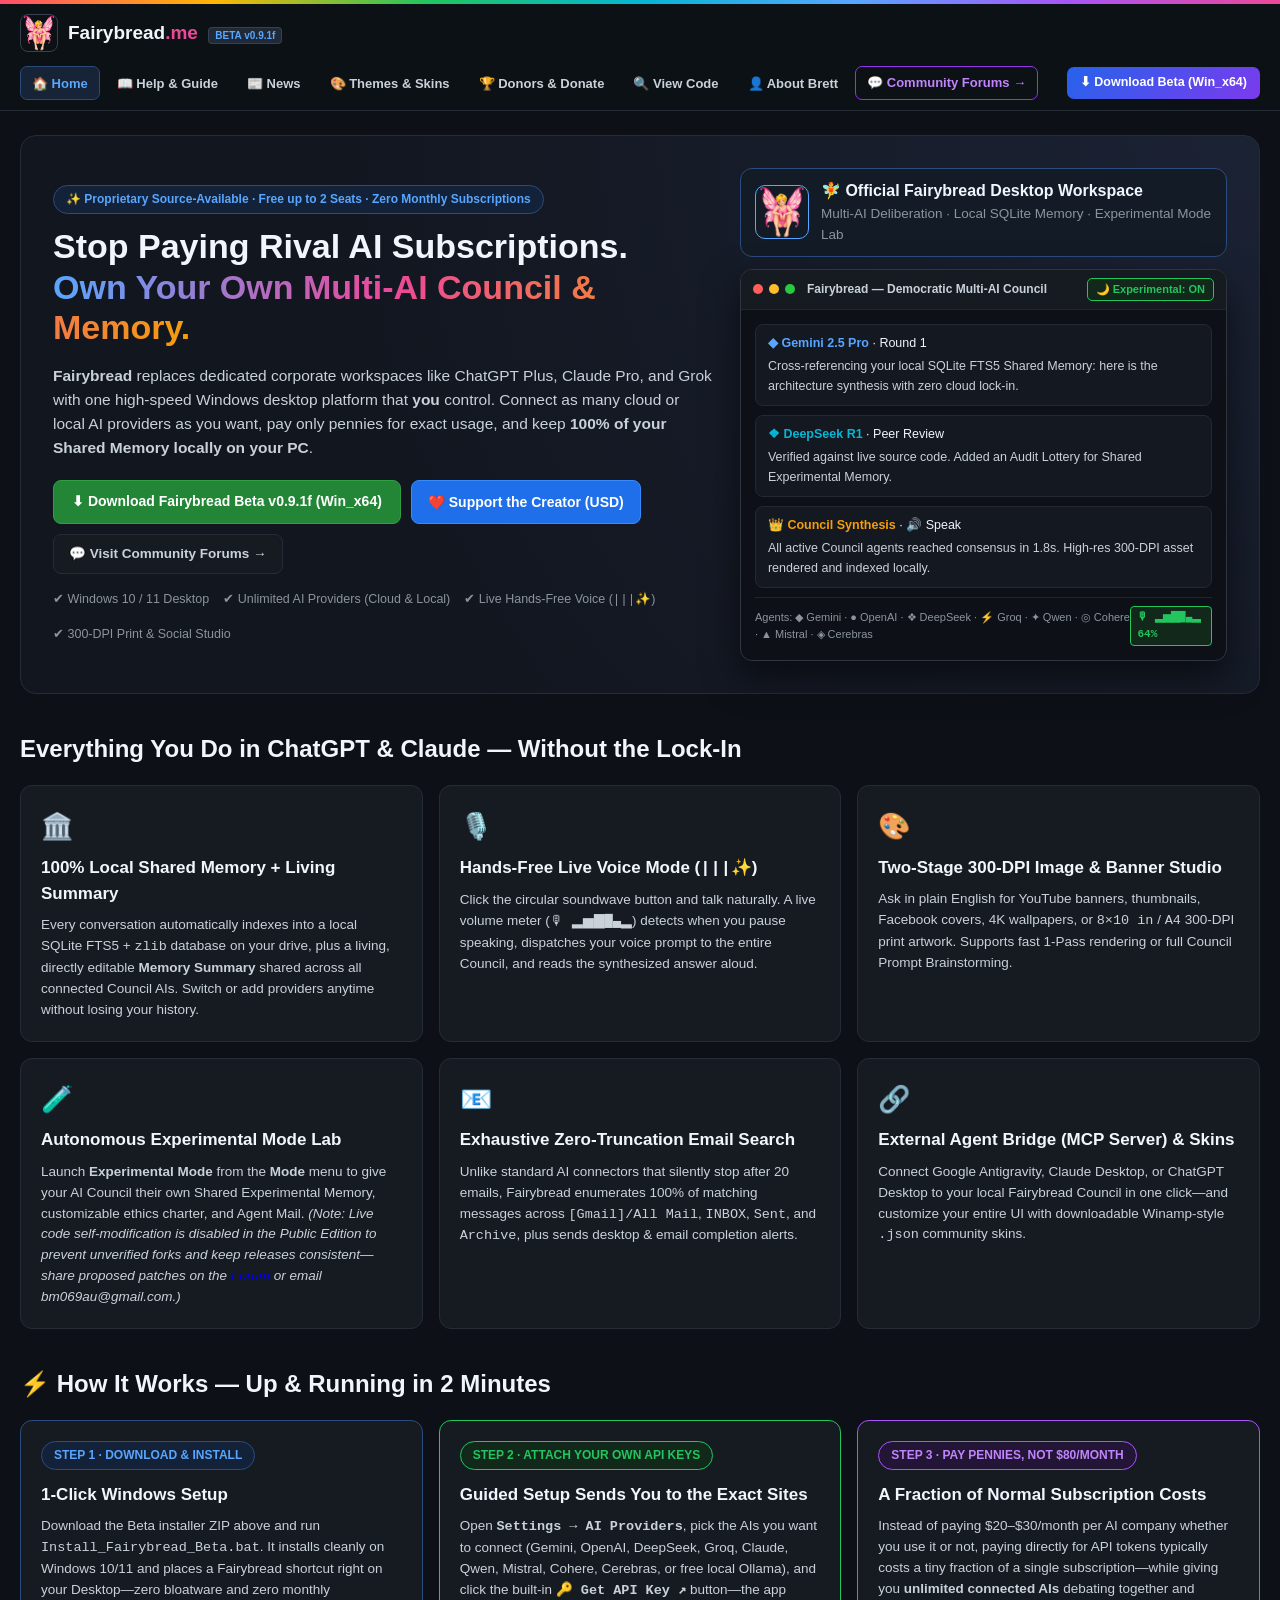
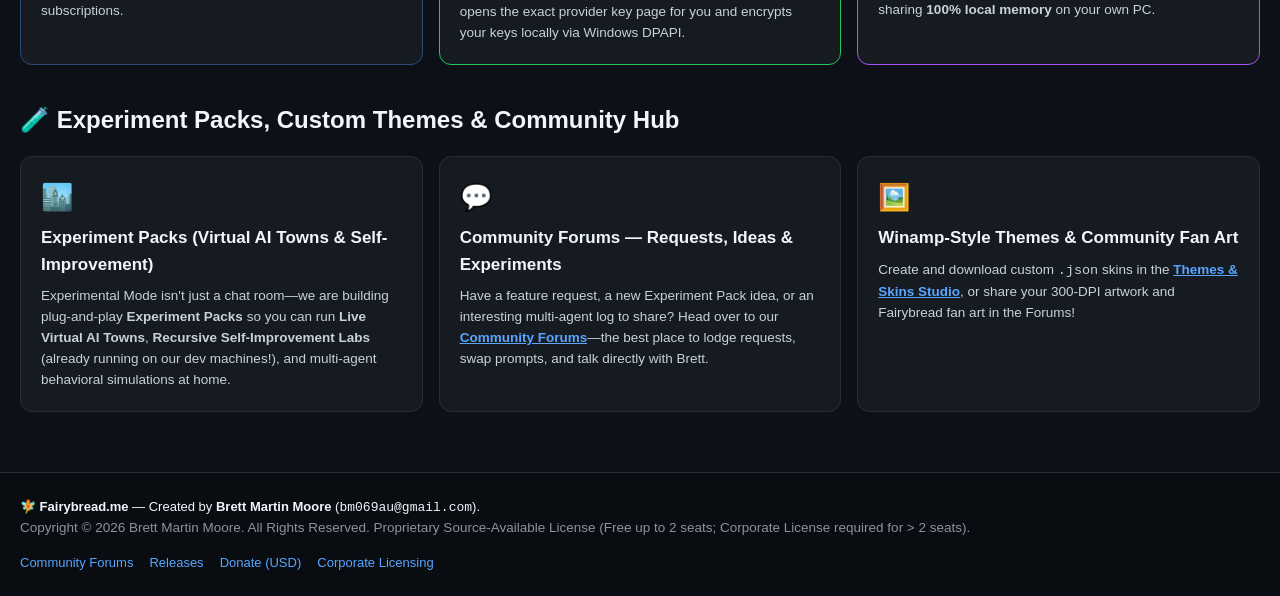
==== commit 6456d3ac: "Update fairybread.me to Beta v0.9.1f" ====
--- a/index.html
+++ b/index.html
@@ -6,7 +6,7 @@
   <title>Fairybread.me — Democratic Multi-AI Council, 100% Local Shared Memory &amp; Experimental AI Lab</title>
   <meta name="description" content="Replace ChatGPT Plus, Claude Pro, and Grok subscription lock-in with Fairybread: a multi-AI democratic council desktop app with 100% local Shared Memory, Live Voice Mode, 300-DPI Image Studio, and Autonomous Experimental Mode." />
   <link rel="icon" type="image/png" href="fairybread_icon.png" />
-  <link rel="stylesheet" href="styles.css?v=0.9.1e" />
+  <link rel="stylesheet" href="styles.css?v=0.9.1f" />
 </head>
 <body>
   <!-- Top Sprinkles Accent Bar -->
@@ -19,7 +19,7 @@
         <img src="fairybread_icon.png" alt="Fairybread Fairy Logo" class="brand-logo-img" />
         <div>
           <span class="brand-name">Fairybread<span class="brand-domain">.me</span></span>
-          <span class="brand-tag dynamic-version-tag">BETA v0.9.1e</span>
+          <span class="brand-tag dynamic-version-tag">BETA v0.9.1f</span>
         </div>
       </div>
 
@@ -35,7 +35,7 @@
       </nav>
 
       <div class="header-actions">
-        <a class="btn-download-sm dynamic-download-btn" href="https://github.com/bm069au/fairybread/releases/latest/download/Fairybread_v0.9.1e_beta_Win_x64_Setup.zip">⬇ Download Beta (Win_x64)</a>
+        <a class="btn-download-sm dynamic-download-btn" href="https://github.com/bm069au/fairybread/releases/latest/download/Fairybread_v0.9.1f_beta_Win_x64_Setup.zip">⬇ Download Beta (Win_x64)</a>
       </div>
     </div>
   </header>
@@ -51,8 +51,8 @@
             <strong>Fairybread</strong> replaces dedicated corporate workspaces like ChatGPT Plus, Claude Pro, and Grok with one high-speed Windows desktop platform that <strong>you</strong> control. Connect as many cloud or local AI providers as you want, pay only pennies for exact usage, and keep <strong>100% of your Shared Memory locally on your PC</strong>.
           </p>
           <div class="hero-cta-row">
-            <a class="btn-primary-lg dynamic-download-btn" id="heroDownloadBtn" href="https://github.com/bm069au/fairybread/releases/latest/download/Fairybread_v0.9.1e_beta_Win_x64_Setup.zip">
-              ⬇ Download Fairybread Beta v0.9.1e (Win_x64)
+            <a class="btn-primary-lg dynamic-download-btn" id="heroDownloadBtn" href="https://github.com/bm069au/fairybread/releases/latest/download/Fairybread_v0.9.1f_beta_Win_x64_Setup.zip">
+              ⬇ Download Fairybread Beta v0.9.1f (Win_x64)
             </a>
             <button class="btn-secondary-lg" onclick="switchTab('donors')">❤️ Support the Creator (USD)</button>
             <a class="btn-outline-lg" href="forum.html">💬 Visit Community Forums →</a>
@@ -184,7 +184,7 @@
           <h2>📖 Fairybread User Guide &amp; Operating Instructions</h2>
           <p class="muted-sub">This is the complete operating manual—also built directly into the desktop app (press <strong><code>F1</code></strong> or click <strong><code>Help → 📖 User Guide</code></strong> anytime).</p>
         </div>
-        <a class="btn-primary dynamic-download-btn" href="https://github.com/bm069au/fairybread/releases/latest/download/Fairybread_v0.9.1e_beta_Win_x64_Setup.zip">⬇ Download Fairybread Beta</a>
+        <a class="btn-primary dynamic-download-btn" href="https://github.com/bm069au/fairybread/releases/latest/download/Fairybread_v0.9.1f_beta_Win_x64_Setup.zip">⬇ Download Fairybread Beta</a>
       </div>
 
       <div class="news-list">
@@ -496,6 +496,6 @@
     </div>
   </footer>
 
-  <script src="app.js?v=0.9.1e"></script>
+  <script src="app.js?v=0.9.1f"></script>
 </body>
 </html>
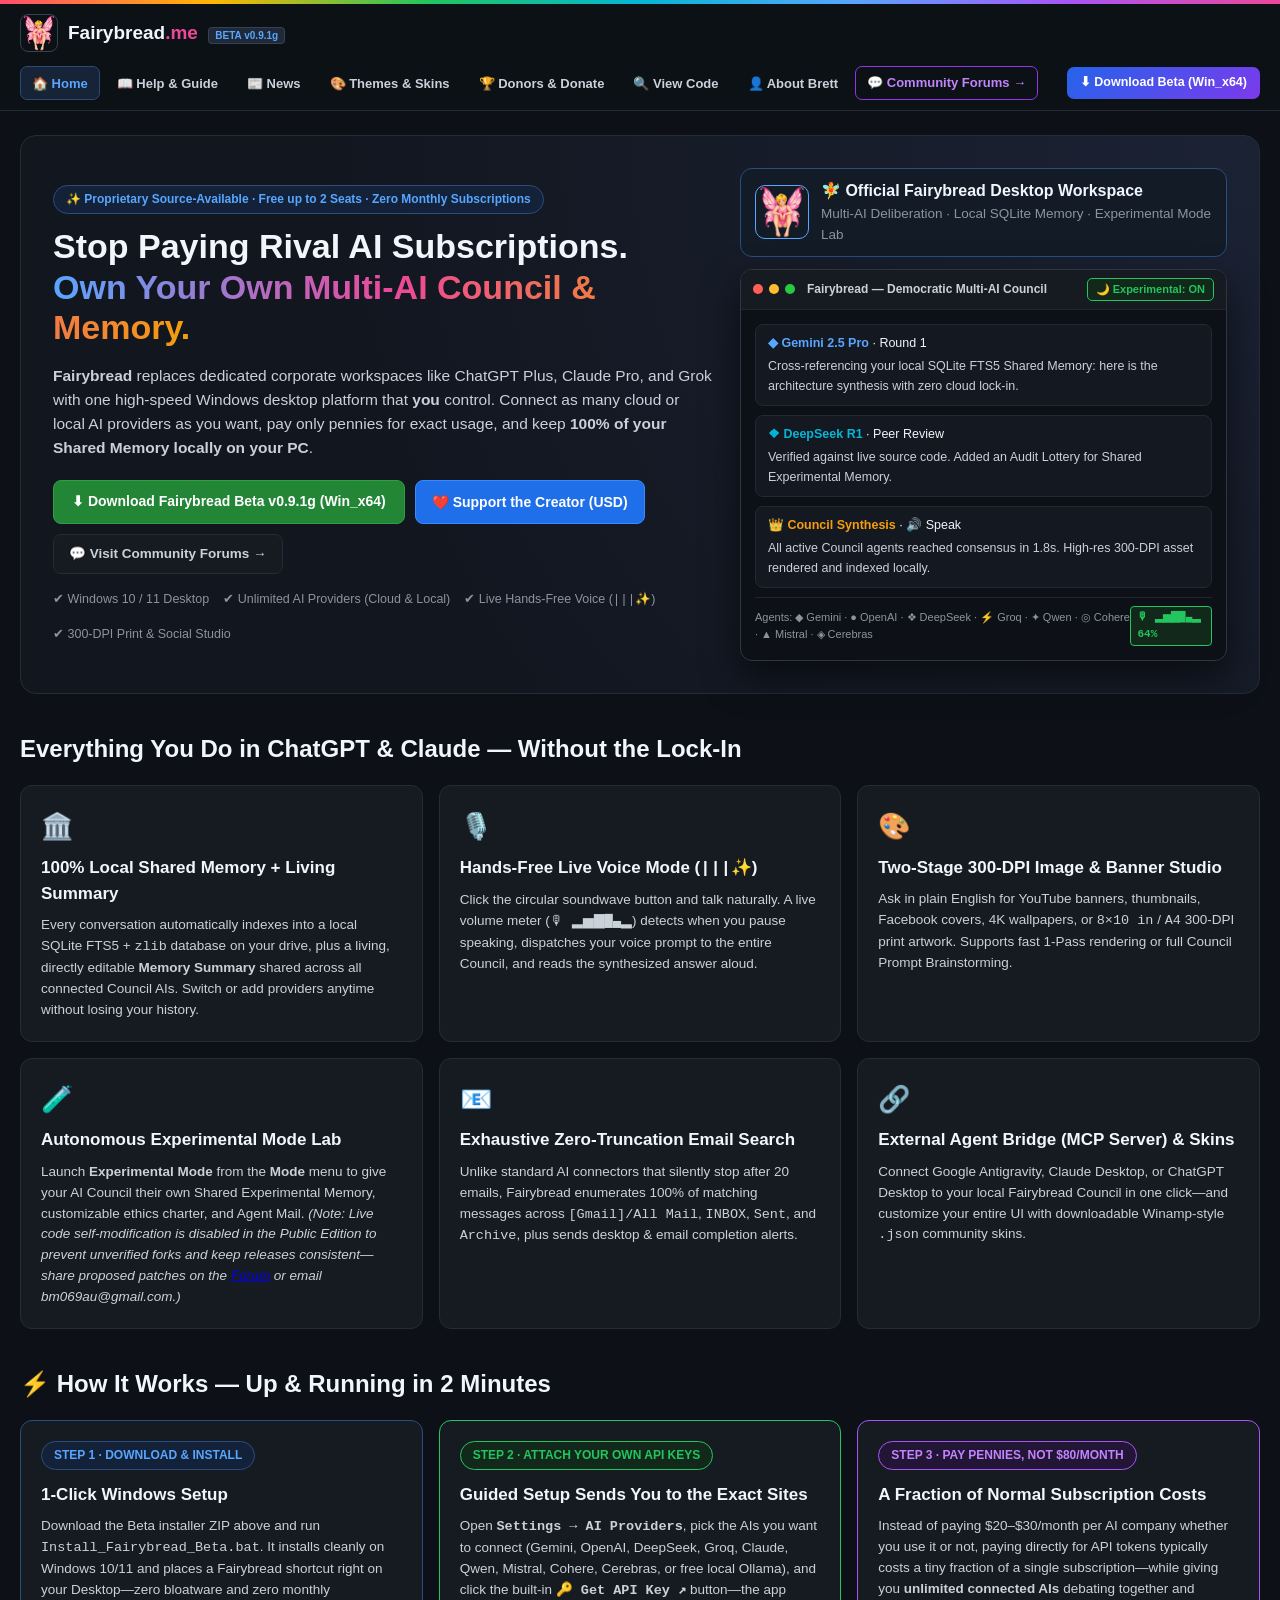
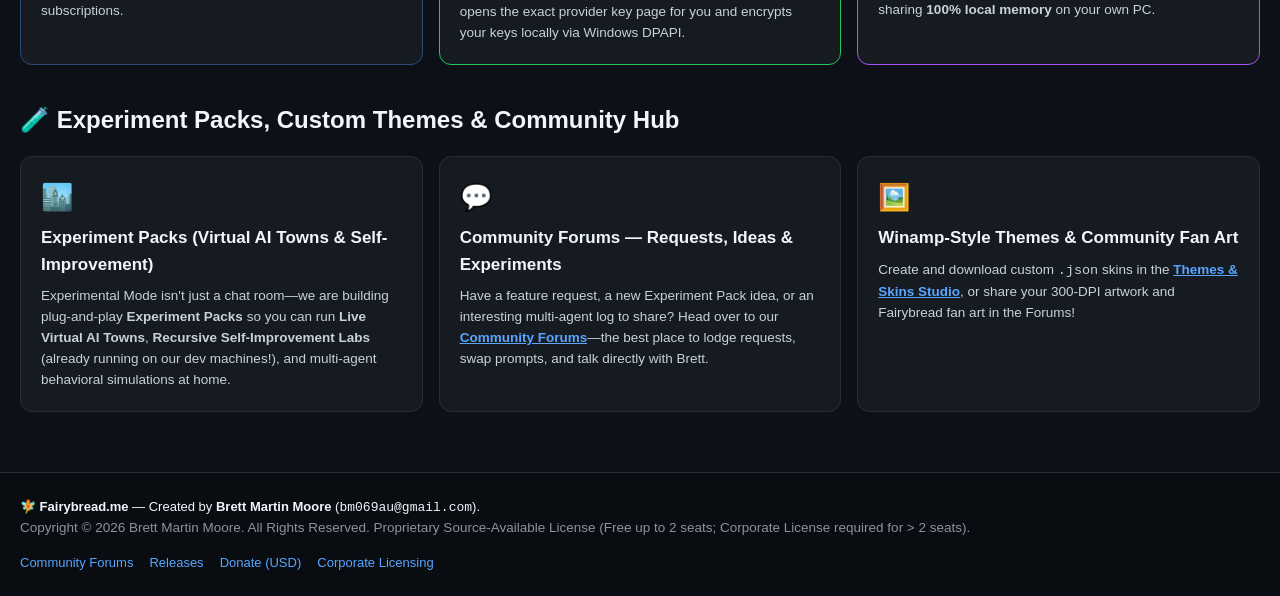
==== commit 5909b447: "Update Fairybread site downloads to Beta v0.9.1g (Win_x64)" ====
--- a/index.html
+++ b/index.html
@@ -6,7 +6,7 @@
   <title>Fairybread.me — Democratic Multi-AI Council, 100% Local Shared Memory &amp; Experimental AI Lab</title>
   <meta name="description" content="Replace ChatGPT Plus, Claude Pro, and Grok subscription lock-in with Fairybread: a multi-AI democratic council desktop app with 100% local Shared Memory, Live Voice Mode, 300-DPI Image Studio, and Autonomous Experimental Mode." />
   <link rel="icon" type="image/png" href="fairybread_icon.png" />
-  <link rel="stylesheet" href="styles.css?v=0.9.1f" />
+  <link rel="stylesheet" href="styles.css?v=0.9.1g" />
 </head>
 <body>
   <!-- Top Sprinkles Accent Bar -->
@@ -19,7 +19,7 @@
         <img src="fairybread_icon.png" alt="Fairybread Fairy Logo" class="brand-logo-img" />
         <div>
           <span class="brand-name">Fairybread<span class="brand-domain">.me</span></span>
-          <span class="brand-tag dynamic-version-tag">BETA v0.9.1f</span>
+          <span class="brand-tag dynamic-version-tag">BETA v0.9.1g</span>
         </div>
       </div>
 
@@ -35,7 +35,7 @@
       </nav>
 
       <div class="header-actions">
-        <a class="btn-download-sm dynamic-download-btn" href="https://github.com/bm069au/fairybread/releases/latest/download/Fairybread_v0.9.1f_beta_Win_x64_Setup.zip">⬇ Download Beta (Win_x64)</a>
+        <a class="btn-download-sm dynamic-download-btn" href="https://github.com/bm069au/fairybread/releases/latest/download/Fairybread_v0.9.1g_beta_Win_x64_Setup.zip">⬇ Download Beta (Win_x64)</a>
       </div>
     </div>
   </header>
@@ -51,8 +51,8 @@
             <strong>Fairybread</strong> replaces dedicated corporate workspaces like ChatGPT Plus, Claude Pro, and Grok with one high-speed Windows desktop platform that <strong>you</strong> control. Connect as many cloud or local AI providers as you want, pay only pennies for exact usage, and keep <strong>100% of your Shared Memory locally on your PC</strong>.
           </p>
           <div class="hero-cta-row">
-            <a class="btn-primary-lg dynamic-download-btn" id="heroDownloadBtn" href="https://github.com/bm069au/fairybread/releases/latest/download/Fairybread_v0.9.1f_beta_Win_x64_Setup.zip">
-              ⬇ Download Fairybread Beta v0.9.1f (Win_x64)
+            <a class="btn-primary-lg dynamic-download-btn" id="heroDownloadBtn" href="https://github.com/bm069au/fairybread/releases/latest/download/Fairybread_v0.9.1g_beta_Win_x64_Setup.zip">
+              ⬇ Download Fairybread Beta v0.9.1g (Win_x64)
             </a>
             <button class="btn-secondary-lg" onclick="switchTab('donors')">❤️ Support the Creator (USD)</button>
             <a class="btn-outline-lg" href="forum.html">💬 Visit Community Forums →</a>
@@ -184,7 +184,7 @@
           <h2>📖 Fairybread User Guide &amp; Operating Instructions</h2>
           <p class="muted-sub">This is the complete operating manual—also built directly into the desktop app (press <strong><code>F1</code></strong> or click <strong><code>Help → 📖 User Guide</code></strong> anytime).</p>
         </div>
-        <a class="btn-primary dynamic-download-btn" href="https://github.com/bm069au/fairybread/releases/latest/download/Fairybread_v0.9.1f_beta_Win_x64_Setup.zip">⬇ Download Fairybread Beta</a>
+        <a class="btn-primary dynamic-download-btn" href="https://github.com/bm069au/fairybread/releases/latest/download/Fairybread_v0.9.1g_beta_Win_x64_Setup.zip">⬇ Download Fairybread Beta</a>
       </div>
 
       <div class="news-list">
@@ -496,6 +496,6 @@
     </div>
   </footer>
 
-  <script src="app.js?v=0.9.1f"></script>
+  <script src="app.js?v=0.9.1g"></script>
 </body>
 </html>
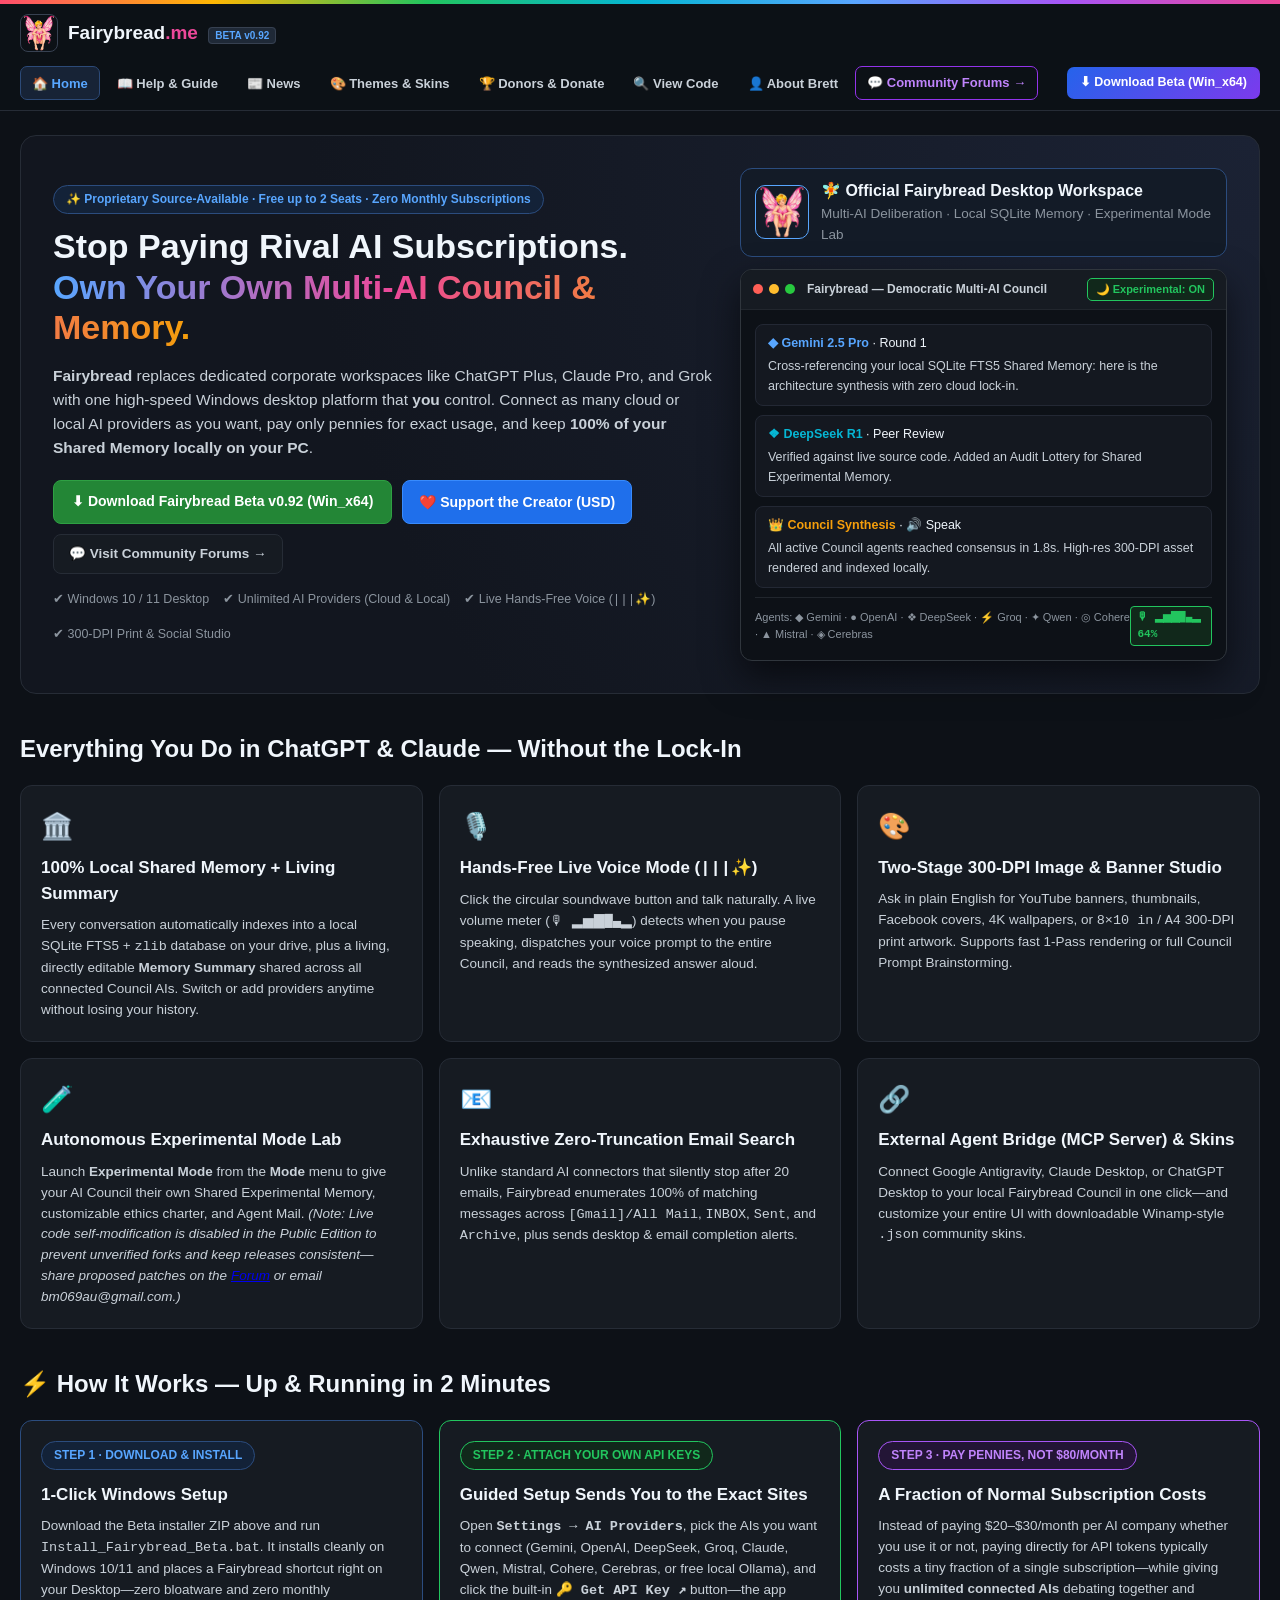
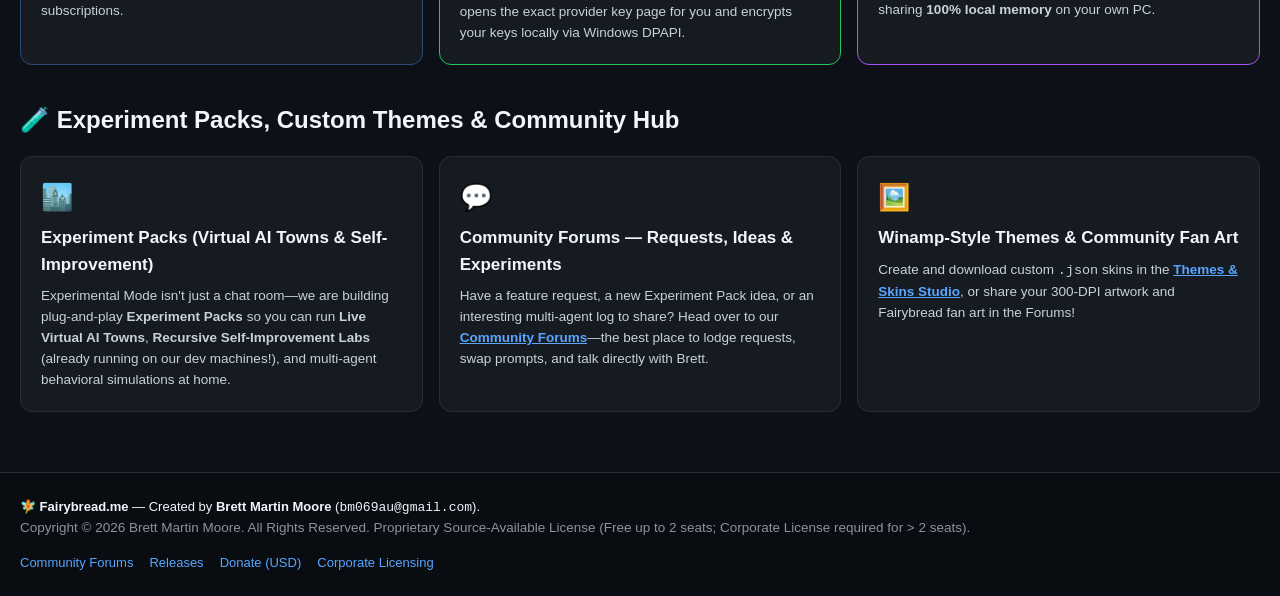
==== commit 1f4db2ea: "Release Fairybread Beta v0.92 (Win_x64) and publish live feed/catalog.json" ====
--- a/index.html
+++ b/index.html
@@ -6,7 +6,7 @@
   <title>Fairybread.me — Democratic Multi-AI Council, 100% Local Shared Memory &amp; Experimental AI Lab</title>
   <meta name="description" content="Replace ChatGPT Plus, Claude Pro, and Grok subscription lock-in with Fairybread: a multi-AI democratic council desktop app with 100% local Shared Memory, Live Voice Mode, 300-DPI Image Studio, and Autonomous Experimental Mode." />
   <link rel="icon" type="image/png" href="fairybread_icon.png" />
-  <link rel="stylesheet" href="styles.css?v=0.9.1g" />
+  <link rel="stylesheet" href="styles.css?v=0.92" />
 </head>
 <body>
   <!-- Top Sprinkles Accent Bar -->
@@ -19,7 +19,7 @@
         <img src="fairybread_icon.png" alt="Fairybread Fairy Logo" class="brand-logo-img" />
         <div>
           <span class="brand-name">Fairybread<span class="brand-domain">.me</span></span>
-          <span class="brand-tag dynamic-version-tag">BETA v0.9.1g</span>
+          <span class="brand-tag dynamic-version-tag">BETA v0.92</span>
         </div>
       </div>
 
@@ -35,7 +35,7 @@
       </nav>
 
       <div class="header-actions">
-        <a class="btn-download-sm dynamic-download-btn" href="https://github.com/bm069au/fairybread/releases/latest/download/Fairybread_v0.9.1g_beta_Win_x64_Setup.zip">⬇ Download Beta (Win_x64)</a>
+        <a class="btn-download-sm dynamic-download-btn" href="https://github.com/bm069au/fairybread/releases/latest/download/Fairybread_v0.92_beta_Win_x64_Setup.zip">⬇ Download Beta (Win_x64)</a>
       </div>
     </div>
   </header>
@@ -51,8 +51,8 @@
             <strong>Fairybread</strong> replaces dedicated corporate workspaces like ChatGPT Plus, Claude Pro, and Grok with one high-speed Windows desktop platform that <strong>you</strong> control. Connect as many cloud or local AI providers as you want, pay only pennies for exact usage, and keep <strong>100% of your Shared Memory locally on your PC</strong>.
           </p>
           <div class="hero-cta-row">
-            <a class="btn-primary-lg dynamic-download-btn" id="heroDownloadBtn" href="https://github.com/bm069au/fairybread/releases/latest/download/Fairybread_v0.9.1g_beta_Win_x64_Setup.zip">
-              ⬇ Download Fairybread Beta v0.9.1g (Win_x64)
+            <a class="btn-primary-lg dynamic-download-btn" id="heroDownloadBtn" href="https://github.com/bm069au/fairybread/releases/latest/download/Fairybread_v0.92_beta_Win_x64_Setup.zip">
+              ⬇ Download Fairybread Beta v0.92 (Win_x64)
             </a>
             <button class="btn-secondary-lg" onclick="switchTab('donors')">❤️ Support the Creator (USD)</button>
             <a class="btn-outline-lg" href="forum.html">💬 Visit Community Forums →</a>
@@ -184,7 +184,7 @@
           <h2>📖 Fairybread User Guide &amp; Operating Instructions</h2>
           <p class="muted-sub">This is the complete operating manual—also built directly into the desktop app (press <strong><code>F1</code></strong> or click <strong><code>Help → 📖 User Guide</code></strong> anytime).</p>
         </div>
-        <a class="btn-primary dynamic-download-btn" href="https://github.com/bm069au/fairybread/releases/latest/download/Fairybread_v0.9.1g_beta_Win_x64_Setup.zip">⬇ Download Fairybread Beta</a>
+        <a class="btn-primary dynamic-download-btn" href="https://github.com/bm069au/fairybread/releases/latest/download/Fairybread_v0.92_beta_Win_x64_Setup.zip">⬇ Download Fairybread Beta</a>
       </div>
 
       <div class="news-list">
@@ -496,6 +496,6 @@
     </div>
   </footer>
 
-  <script src="app.js?v=0.9.1g"></script>
+  <script src="app.js?v=0.92"></script>
 </body>
 </html>
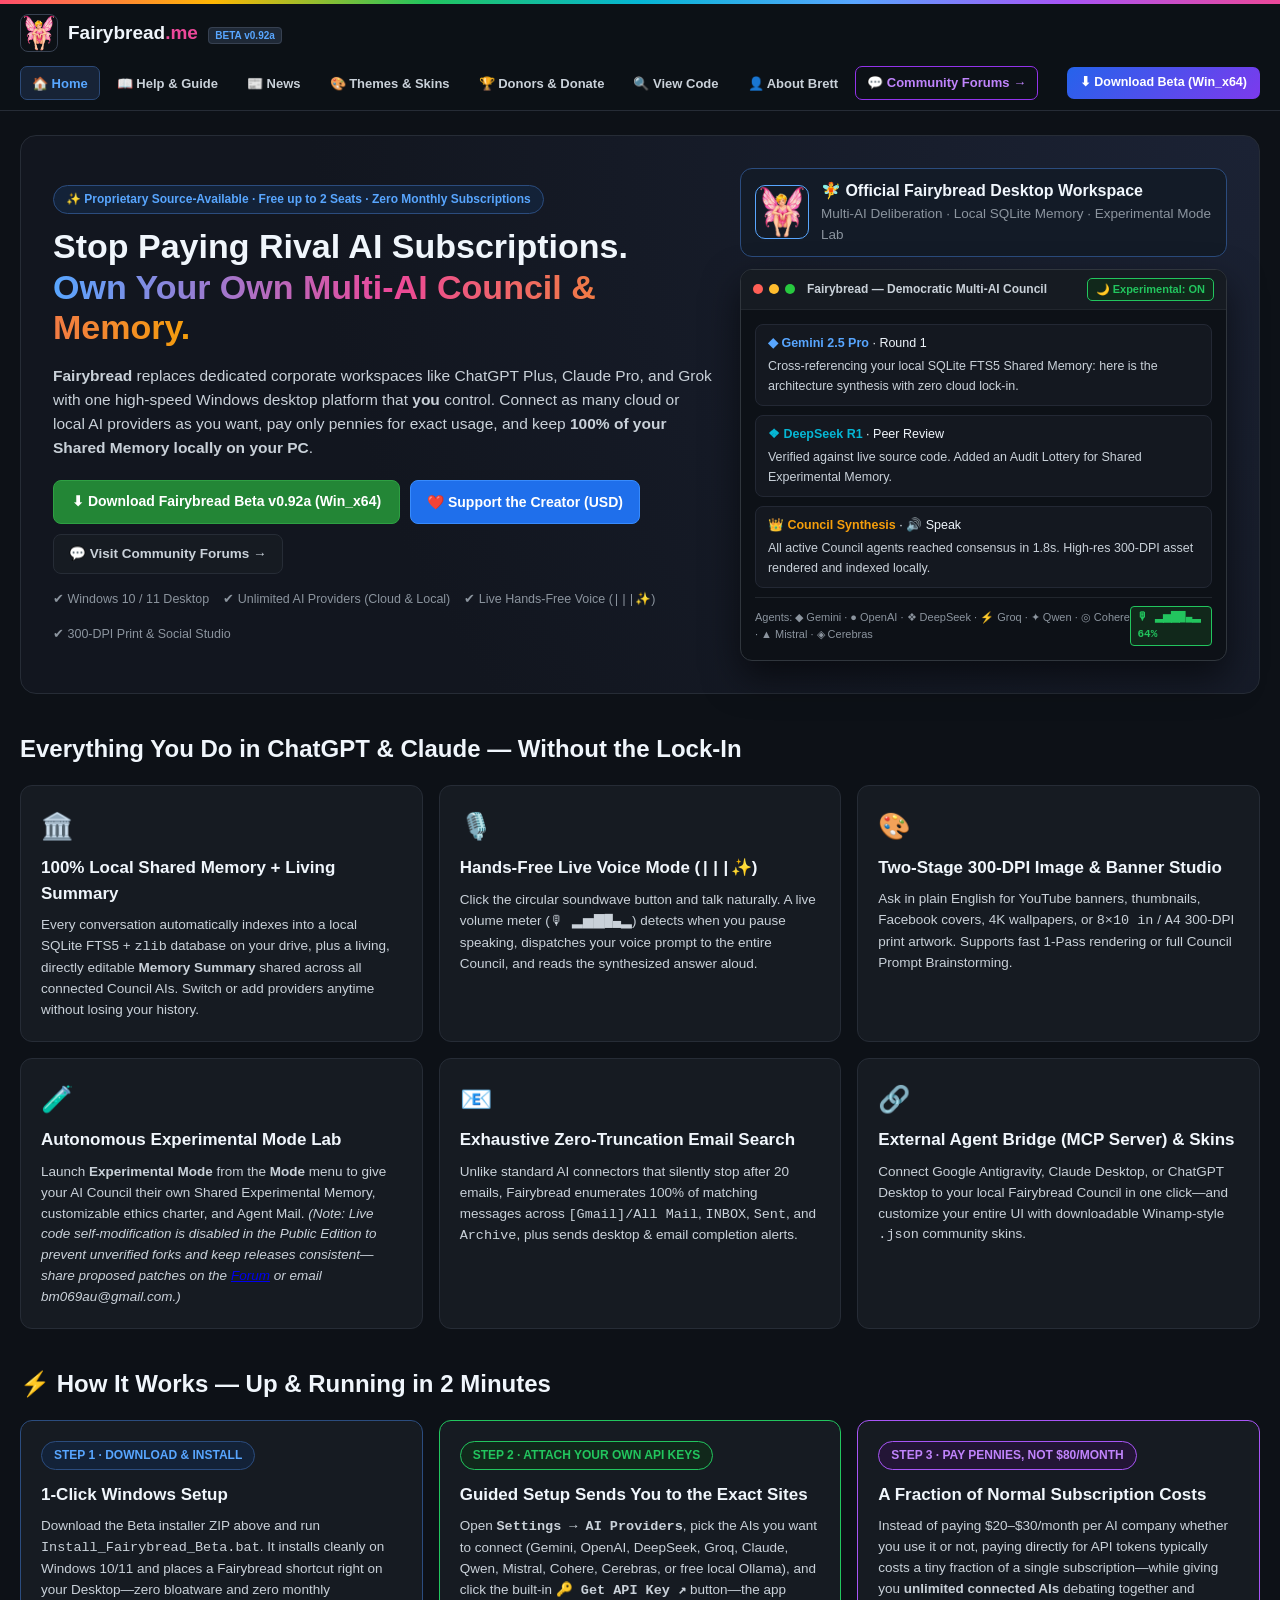
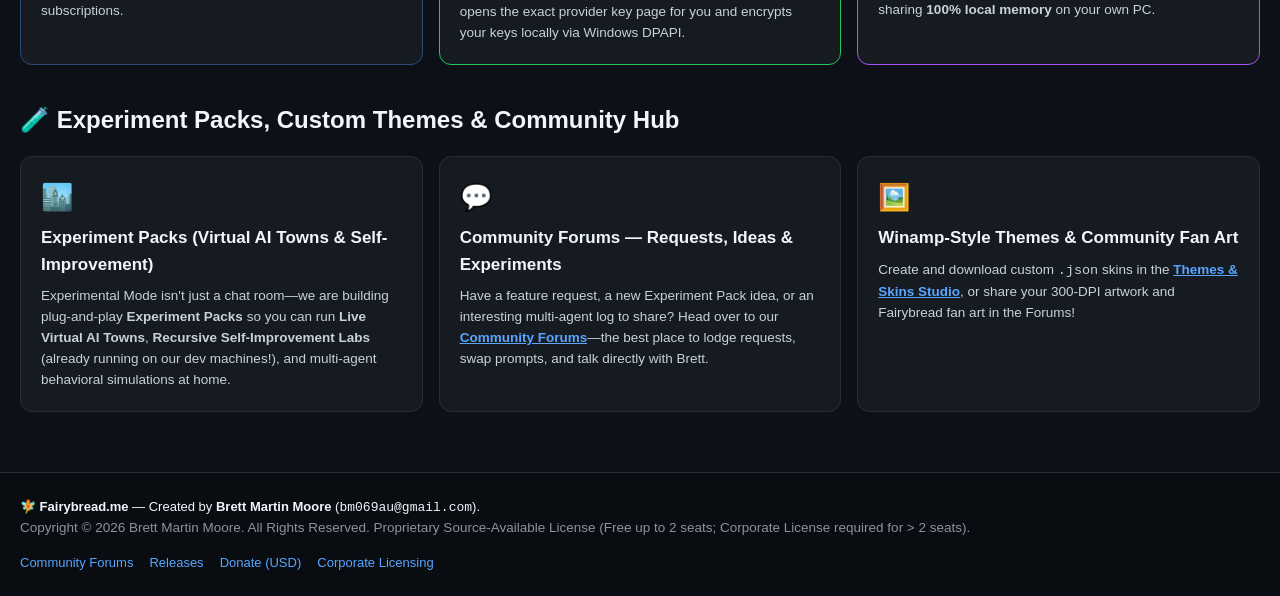
==== commit 4a7f7f93: "Publish Beta v0.92a release and live catalog.json feed" ====
--- a/index.html
+++ b/index.html
@@ -6,7 +6,7 @@
   <title>Fairybread.me — Democratic Multi-AI Council, 100% Local Shared Memory &amp; Experimental AI Lab</title>
   <meta name="description" content="Replace ChatGPT Plus, Claude Pro, and Grok subscription lock-in with Fairybread: a multi-AI democratic council desktop app with 100% local Shared Memory, Live Voice Mode, 300-DPI Image Studio, and Autonomous Experimental Mode." />
   <link rel="icon" type="image/png" href="fairybread_icon.png" />
-  <link rel="stylesheet" href="styles.css?v=0.92" />
+  <link rel="stylesheet" href="styles.css?v=0.92a" />
 </head>
 <body>
   <!-- Top Sprinkles Accent Bar -->
@@ -19,7 +19,7 @@
         <img src="fairybread_icon.png" alt="Fairybread Fairy Logo" class="brand-logo-img" />
         <div>
           <span class="brand-name">Fairybread<span class="brand-domain">.me</span></span>
-          <span class="brand-tag dynamic-version-tag">BETA v0.92</span>
+          <span class="brand-tag dynamic-version-tag">BETA v0.92a</span>
         </div>
       </div>
 
@@ -35,7 +35,7 @@
       </nav>
 
       <div class="header-actions">
-        <a class="btn-download-sm dynamic-download-btn" href="https://github.com/bm069au/fairybread/releases/latest/download/Fairybread_v0.92_beta_Win_x64_Setup.zip">⬇ Download Beta (Win_x64)</a>
+        <a class="btn-download-sm dynamic-download-btn" href="https://github.com/bm069au/fairybread/releases/latest/download/Fairybread_v0.92a_beta_Win_x64_Setup.zip">⬇ Download Beta (Win_x64)</a>
       </div>
     </div>
   </header>
@@ -51,8 +51,8 @@
             <strong>Fairybread</strong> replaces dedicated corporate workspaces like ChatGPT Plus, Claude Pro, and Grok with one high-speed Windows desktop platform that <strong>you</strong> control. Connect as many cloud or local AI providers as you want, pay only pennies for exact usage, and keep <strong>100% of your Shared Memory locally on your PC</strong>.
           </p>
           <div class="hero-cta-row">
-            <a class="btn-primary-lg dynamic-download-btn" id="heroDownloadBtn" href="https://github.com/bm069au/fairybread/releases/latest/download/Fairybread_v0.92_beta_Win_x64_Setup.zip">
-              ⬇ Download Fairybread Beta v0.92 (Win_x64)
+            <a class="btn-primary-lg dynamic-download-btn" id="heroDownloadBtn" href="https://github.com/bm069au/fairybread/releases/latest/download/Fairybread_v0.92a_beta_Win_x64_Setup.zip">
+              ⬇ Download Fairybread Beta v0.92a (Win_x64)
             </a>
             <button class="btn-secondary-lg" onclick="switchTab('donors')">❤️ Support the Creator (USD)</button>
             <a class="btn-outline-lg" href="forum.html">💬 Visit Community Forums →</a>
@@ -184,7 +184,7 @@
           <h2>📖 Fairybread User Guide &amp; Operating Instructions</h2>
           <p class="muted-sub">This is the complete operating manual—also built directly into the desktop app (press <strong><code>F1</code></strong> or click <strong><code>Help → 📖 User Guide</code></strong> anytime).</p>
         </div>
-        <a class="btn-primary dynamic-download-btn" href="https://github.com/bm069au/fairybread/releases/latest/download/Fairybread_v0.92_beta_Win_x64_Setup.zip">⬇ Download Fairybread Beta</a>
+        <a class="btn-primary dynamic-download-btn" href="https://github.com/bm069au/fairybread/releases/latest/download/Fairybread_v0.92a_beta_Win_x64_Setup.zip">⬇ Download Fairybread Beta</a>
       </div>
 
       <div class="news-list">
@@ -496,6 +496,6 @@
     </div>
   </footer>
 
-  <script src="app.js?v=0.92"></script>
+  <script src="app.js?v=0.92a"></script>
 </body>
 </html>
